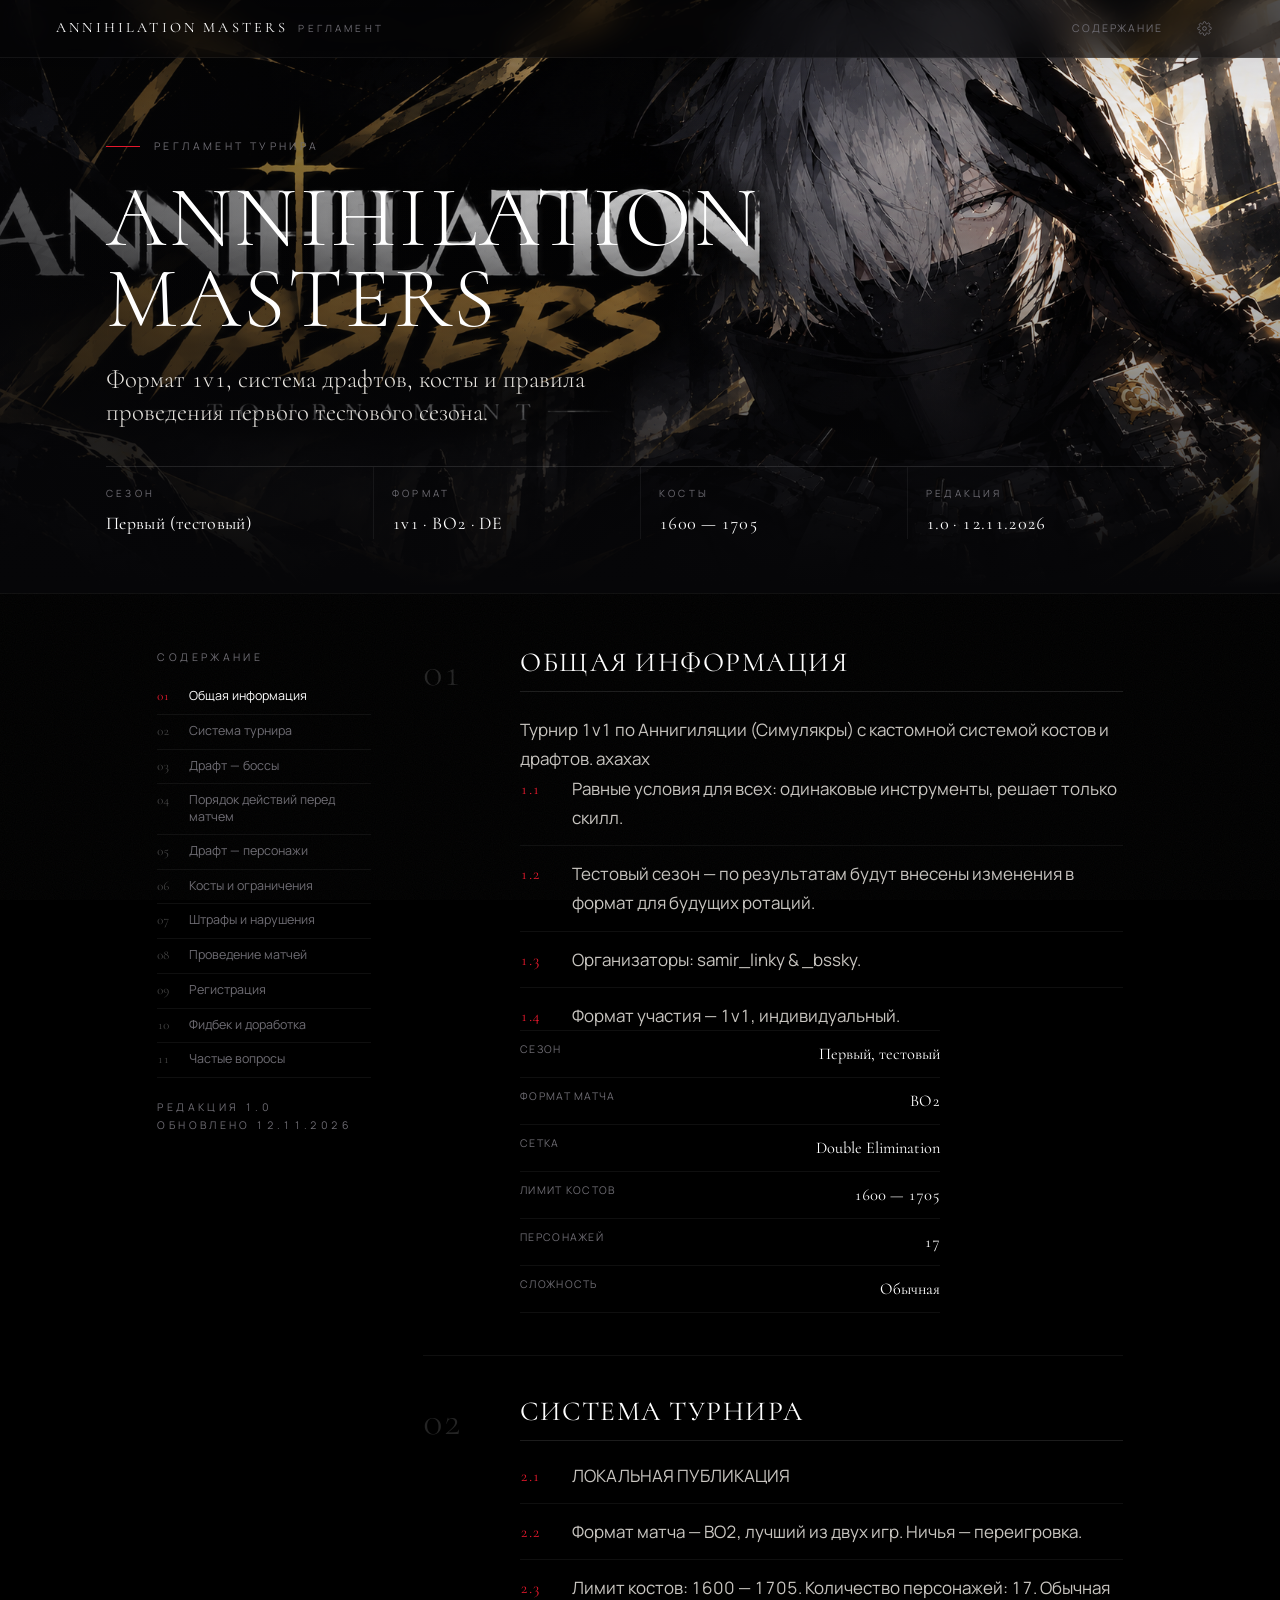
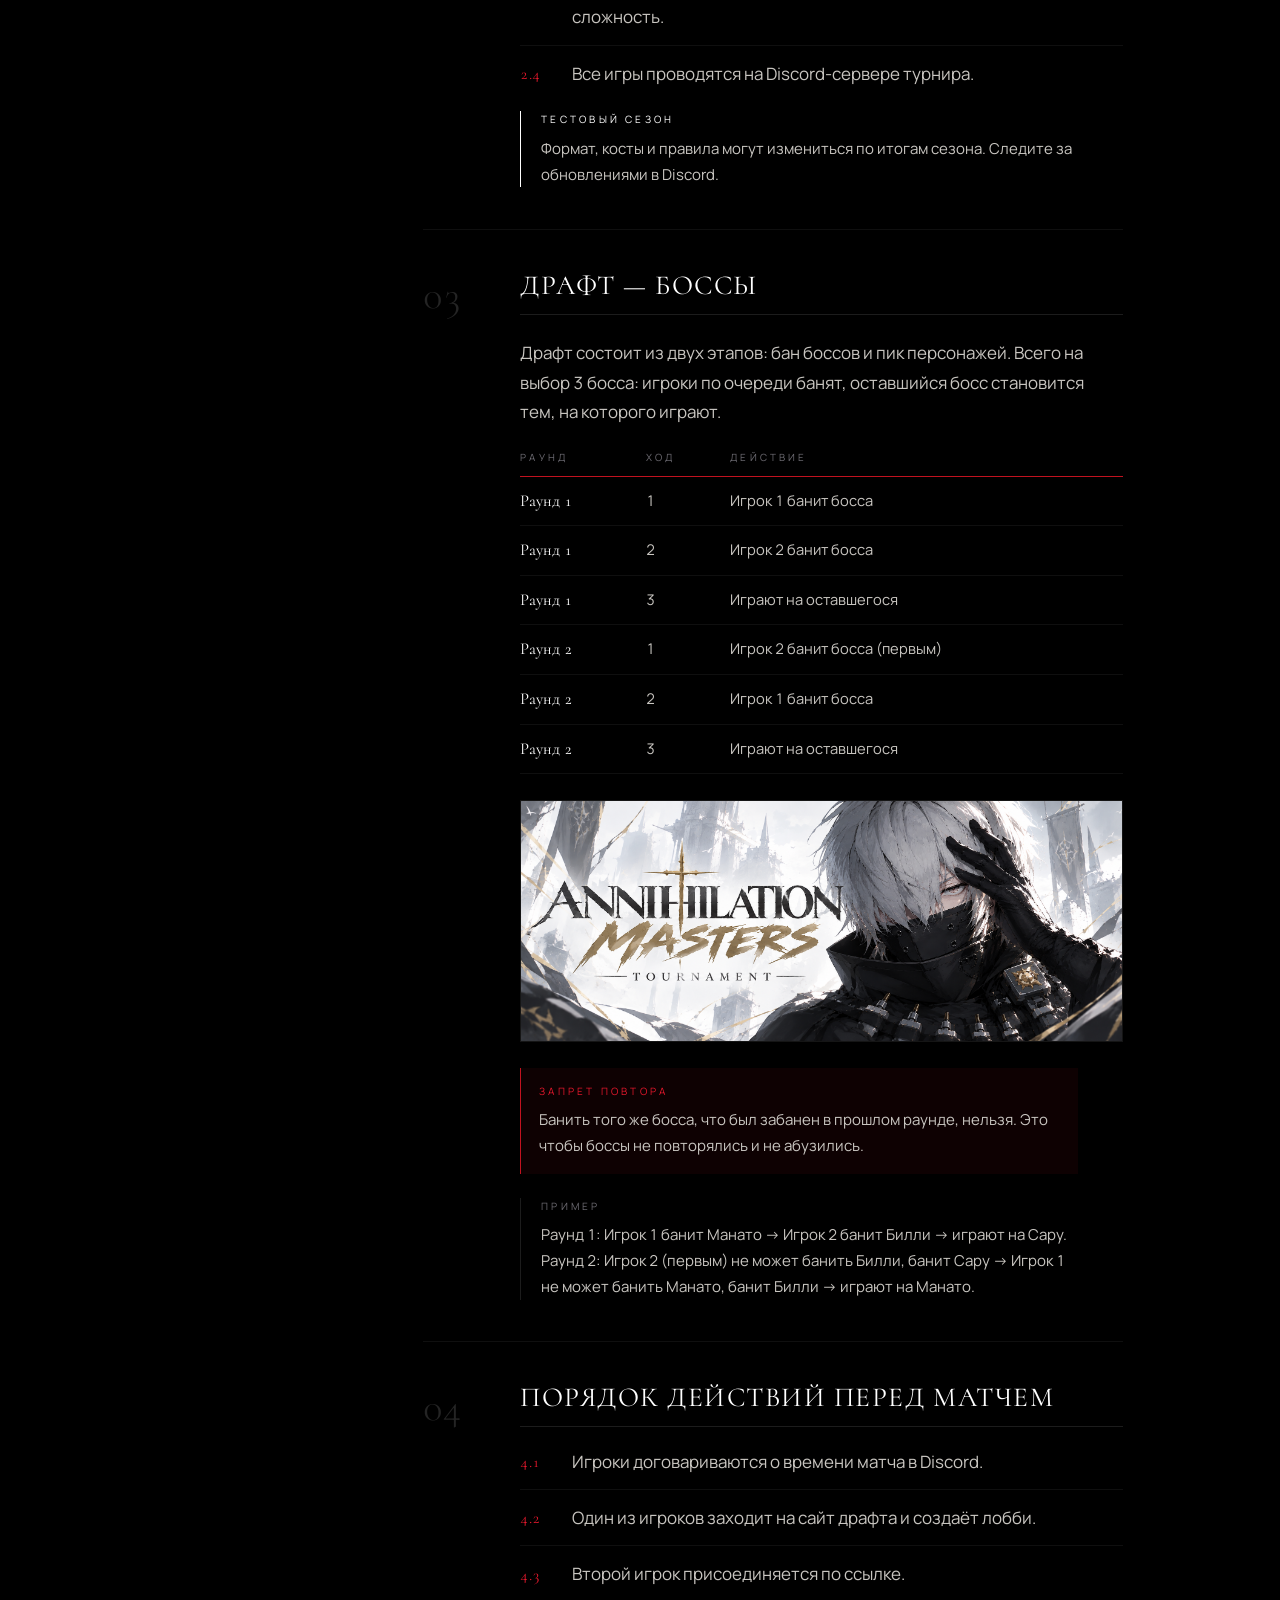
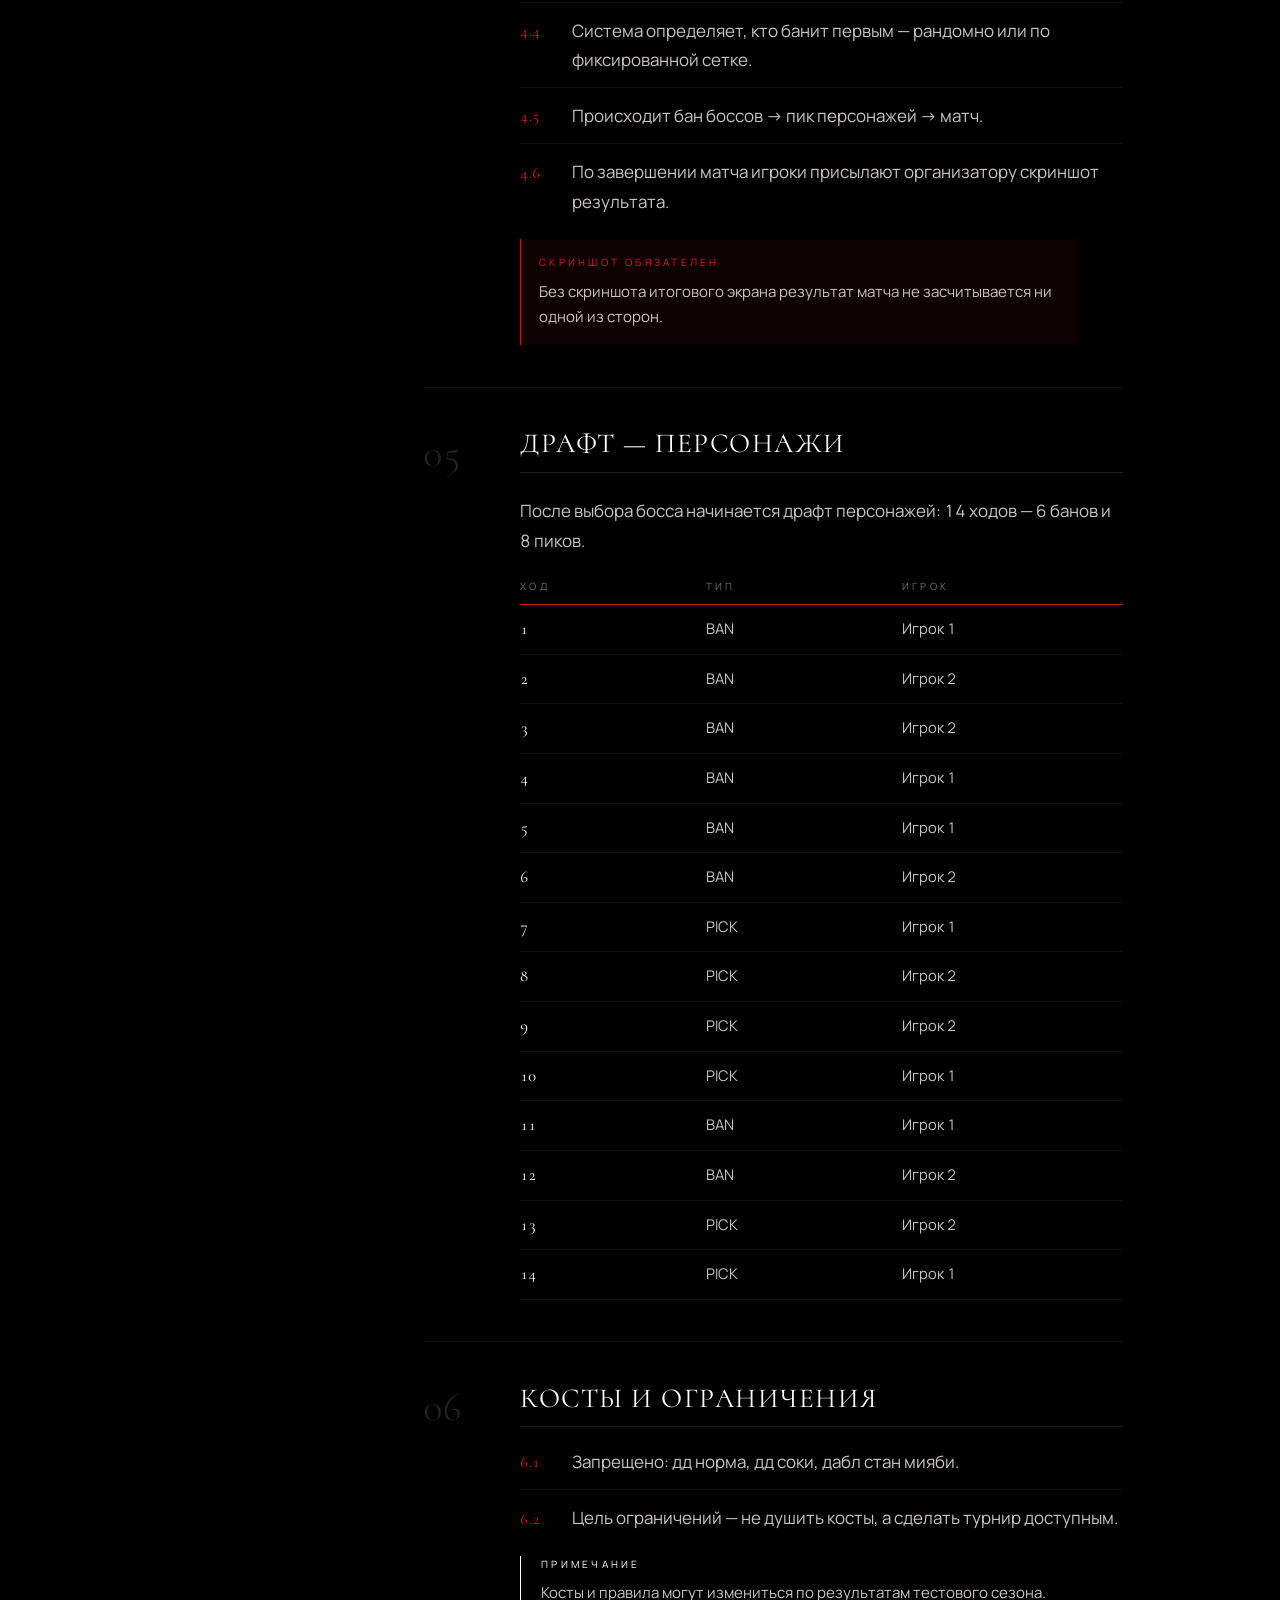
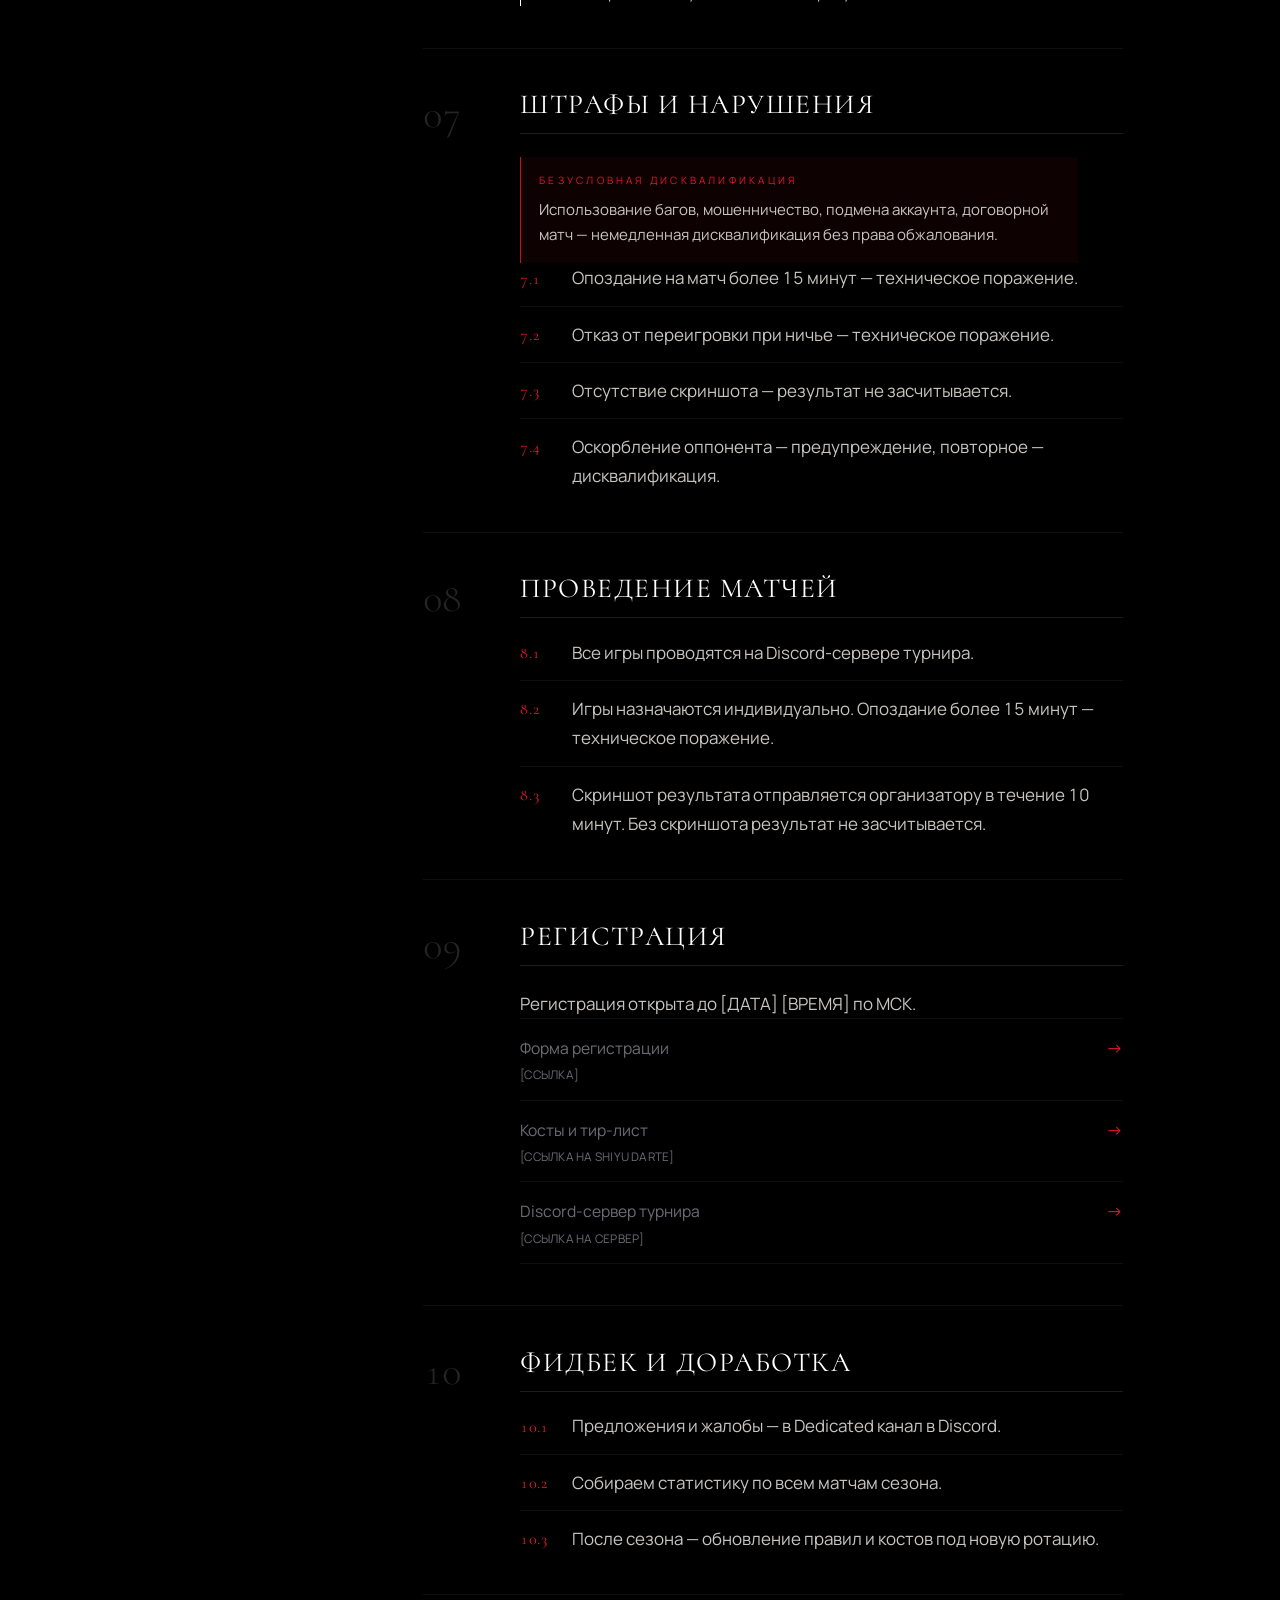
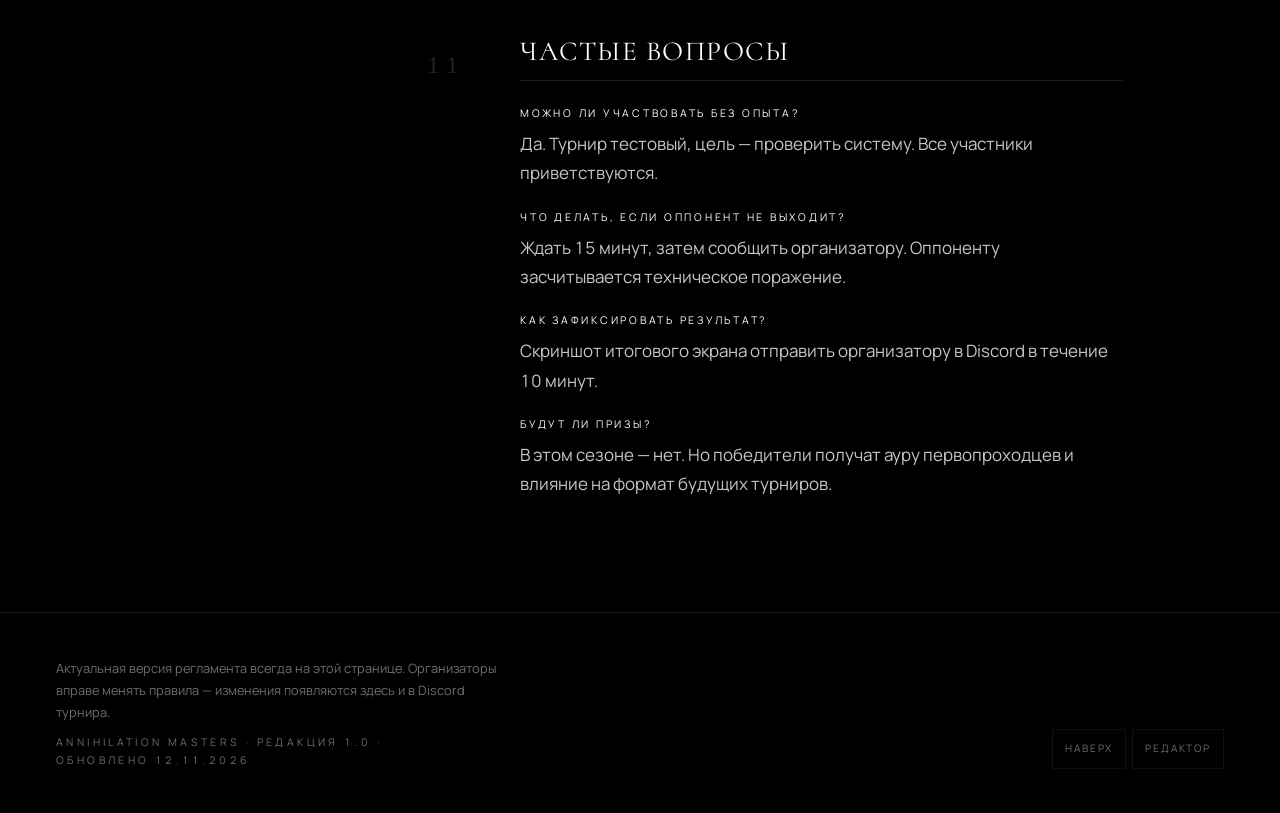
==== index.html @ 415791c5 "Регламент Annihilation Masters как страница: редактор в макете, картинки, история версий" ====
<!DOCTYPE html>
<html lang="ru">
<head>
<meta charset="utf-8">
<meta name="viewport" content="width=device-width, initial-scale=1, viewport-fit=cover">
<meta name="theme-color" content="#000000">
<meta name="color-scheme" content="dark">
<title>Annihilation Masters — Регламент турнира</title>
<meta name="description" content="Регламент турнира Annihilation Masters: формат, драфт, косты и правила.">
<link rel="icon" href="assets/favicon.svg" type="image/svg+xml">
<link rel="preconnect" href="https://fonts.googleapis.com">
<link rel="preconnect" href="https://fonts.gstatic.com" crossorigin>
<link href="https://fonts.googleapis.com/css2?family=Cormorant:wght@300;400;500;600&family=Manrope:wght@400;500;600&display=swap" rel="stylesheet">
<link rel="stylesheet" href="assets/am-web.css">
</head>
<body id="top">

<div class="bar" id="bar">
  <div class="bar__brand">Annihilation&nbsp;Masters <span>Регламент</span></div>
  <div class="bar__acts">
    <button class="bar__btn" id="btnToc" type="button">Содержание</button>
    <a class="bar__btn" id="btnAdmin" href="admin.html" title="Редактор регламента">
      <svg viewBox="0 0 24 24" aria-hidden="true"><path d="M12 15a3 3 0 1 0 0-6 3 3 0 0 0 0 6z"/><path d="M19.4 15a1.6 1.6 0 0 0 .3 1.8l.1.1a2 2 0 1 1-2.8 2.8l-.1-.1a1.6 1.6 0 0 0-2.7 1.1V21a2 2 0 1 1-4 0v-.1A1.6 1.6 0 0 0 7.5 19.4l-.1.1a2 2 0 1 1-2.8-2.8l.1-.1A1.6 1.6 0 0 0 3 13.9H3a2 2 0 1 1 0-4h.1A1.6 1.6 0 0 0 4.6 7.5l-.1-.1a2 2 0 1 1 2.8-2.8l.1.1A1.6 1.6 0 0 0 10 3.6V3a2 2 0 1 1 4 0v.1a1.6 1.6 0 0 0 2.7 1.1l.1-.1a2 2 0 1 1 2.8 2.8l-.1.1a1.6 1.6 0 0 0 1.1 2.7H21a2 2 0 1 1 0 4h-.1a1.6 1.6 0 0 0-1.5 1.3z"/></svg>
      <span class="sr-only">Редактор</span>
    </a>
  </div>
  <div class="bar__prog" id="prog"></div>
</div>

<main id="root">
  <div class="loading">Загрузка регламента…</div>
</main>

<div class="tocsheet" id="tocsheet" hidden>
  <div class="tocsheet__scrim" data-close></div>
  <div class="tocsheet__panel">
    <p class="micro" style="margin-bottom:14px">Содержание</p>
    <div id="tocsheetList"></div>
  </div>
</div>

<noscript>
  <p class="loading">Для отображения регламента нужен JavaScript.</p>
</noscript>

<script src="assets/render.js"></script>
<script src="assets/page.js"></script>
</body>
</html>
---- assets/am-web.css ----
/* =============================================================================
   ANNIHILATION MASTERS — WEB EDITION
   Непрерывная страница регламента. Токены и язык — от печатной системы v2.0,
   но лист A4, колонтитулы и номера страниц убраны: документ читается сверху вниз.

   01 TOKENS · 02 BASE · 03 ATMOSPHERE · 04 BAR · 05 HERO · 06 LAYOUT
   07 SECTION · 08 BLOCKS · 09 FOOTER · 10 STATES · 11 PRINT
   ============================================================================= */

/* == 01 TOKENS =========================================================== */
:root{
  --void:    #000000;
  --ink:     #060608;
  --lift:    rgba(255,255,255,.022);
  --lift-2:  rgba(255,255,255,.045);
  --rule:    rgba(255,255,255,.11);
  --rule-soft: rgba(255,255,255,.06);

  --fg:      #C8C5C0;
  --fg-hi:   #FFFFFF;
  --fg-dim:  #6E6C73;

  --red:     #C1121F;
  --red-hi:  #E5182C;
  --red-wash:rgba(193,18,31,.07);

  --display: "Cormorant", "Times New Roman", serif;
  --text:    "Manrope", "Segoe UI", Arial, sans-serif;

  --track: .32em;
  --track-sm: .18em;

  --wrap: 1180px;
  --measure: 700px;
  --pad: clamp(18px, 4.6vw, 56px);
  --bar-h: 58px;

  --grain: .035;
  --light: .9;
}

/* == 02 BASE ============================================================= */
*,*::before,*::after{box-sizing:border-box}
html{-webkit-text-size-adjust:100%;scroll-behavior:smooth}
@media (prefers-reduced-motion:reduce){html{scroll-behavior:auto}}
body{
  margin:0;background:var(--void);color:var(--fg);
  font-family:var(--text);font-weight:400;
  font-size:clamp(1rem,.96rem + .2vw,1.0625rem);line-height:1.72;
  font-variant-numeric:tabular-nums;
  -webkit-font-smoothing:antialiased;
  overflow-x:hidden;
}
img{max-width:100%;display:block}
p{margin:0;max-width:62ch}
b,strong{font-weight:600;color:var(--fg-hi)}
em{font-style:italic}
a{color:var(--fg-hi);text-decoration:none;border-bottom:1px solid var(--red)}
a:hover{border-bottom-color:var(--fg-hi)}
::selection{background:var(--red);color:#fff}
:focus-visible{outline:2px solid var(--red-hi);outline-offset:3px}
button{font:inherit;color:inherit}

/* == 03 ATMOSPHERE ======================================================= */
/* Свет сверху справа + зерно: та же логика, что на листах A4. */
body::before{
  content:"";position:fixed;inset:0;z-index:0;pointer-events:none;opacity:var(--light);
  background:
    radial-gradient(72% 46% at 96% -8%, rgba(229,24,44,.14), transparent 60%),
    radial-gradient(130% 96% at 14% 112%, rgba(0,0,0,.9), transparent 62%);
}
body::after{
  content:"";position:fixed;inset:0;z-index:3;pointer-events:none;opacity:var(--grain);
  background-image:url("data:image/svg+xml,%3Csvg xmlns='http://www.w3.org/2000/svg' width='180' height='180'%3E%3Cfilter id='n'%3E%3CfeTurbulence type='fractalNoise' baseFrequency='.9' numOctaves='3' stitchTiles='stitch'/%3E%3C/filter%3E%3Crect width='180' height='180' filter='url(%23n)'/%3E%3C/svg%3E");
  background-size:180px 180px;
}
.micro{
  font-size:.66rem;letter-spacing:var(--track);text-transform:uppercase;
  color:var(--fg-dim);
}

/* == 04 BAR ============================================================== */
.bar{
  position:fixed;top:0;left:0;right:0;z-index:60;
  display:flex;align-items:center;gap:clamp(10px,2vw,28px);
  height:var(--bar-h);padding:0 var(--pad);
  background:rgba(6,6,8,.62);
  -webkit-backdrop-filter:blur(16px) saturate(120%);
  backdrop-filter:blur(16px) saturate(120%);
  border-bottom:1px solid var(--rule-soft);
  transition:background .25s ease, border-color .25s ease;
}
.bar.is-stuck{background:rgba(6,6,8,.92);border-bottom-color:var(--rule)}
.bar__brand{
  display:flex;align-items:baseline;gap:10px;
  font-family:var(--display);font-size:.9rem;letter-spacing:.22em;
  text-transform:uppercase;color:var(--fg-hi);white-space:nowrap;
}
.bar__brand span{color:var(--fg-dim);font-family:var(--text);font-size:.62rem;letter-spacing:var(--track)}
.bar__acts{margin-left:auto;display:flex;align-items:center;gap:clamp(2px,1vw,10px)}
.bar__btn{
  display:inline-flex;align-items:center;gap:7px;
  min-height:40px;padding:0 12px;
  background:none;border:0;border-radius:0;cursor:pointer;
  font-size:.66rem;letter-spacing:var(--track-sm);text-transform:uppercase;
  color:var(--fg-dim);text-decoration:none;
  transition:color .18s ease;
}
.bar__btn:hover,.bar__btn:focus-visible{color:var(--fg-hi)}
.bar__btn svg{width:15px;height:15px;stroke:currentColor;fill:none;stroke-width:1.4}
.bar__prog{position:absolute;left:0;bottom:-1px;height:1px;width:var(--p,0%);background:var(--red-hi)}

/* == 05 HERO ============================================================= */
/* z-index выше зерна (body::after, z 3): фото под шумом читается как «мыло» */
.hero{
  position:relative;z-index:4;overflow:hidden;
  display:flex;align-items:flex-end;
  min-height:clamp(400px,66vh,700px);
  border-bottom:1px solid var(--rule-soft);
  isolation:isolate;
}
.hero__art{position:absolute;inset:0;z-index:-1;background:var(--ink)}
.hero__art img{
  width:100%;height:100%;object-fit:cover;object-position:center 34%;
}
/* затемнение только там, где стоит текст: снизу слева. Верх и правый край — чистые */
.hero__art::after{
  content:"";position:absolute;inset:0;
  background:
    linear-gradient(to bottom, rgba(0,0,0,.20) 0, rgba(0,0,0,0) 30%, rgba(6,6,8,.42) 62%, rgba(6,6,8,.90) 88%, var(--ink) 99%),
    linear-gradient(to right, rgba(6,6,8,.70) 0, rgba(6,6,8,.32) 36%, rgba(6,6,8,.06) 64%, transparent 82%);
}
.hero__inner{width:100%;max-width:var(--wrap);margin:0 auto;
  padding: calc(var(--bar-h) + 64px) var(--pad) clamp(34px,6vh,68px)}
.hero__kicker{display:flex;align-items:center;gap:14px;margin-bottom:clamp(14px,2.4vh,26px)}
.hero__kicker::before{content:"";width:34px;height:1px;background:var(--red-hi)}
.hero__title{
  font-family:var(--display);font-weight:300;
  font-size:clamp(2.5rem,8.4vw,5.4rem);line-height:.94;letter-spacing:.03em;
  text-transform:uppercase;color:var(--fg-hi);margin:0 0 clamp(16px,2.6vh,28px);
  text-wrap:balance;max-width:min(100%,42rem);
}
.hero__lead{
  font-family:var(--display);font-weight:300;
  font-size:clamp(1.1rem,2.6vw,1.55rem);line-height:1.36;color:#E6E3DE;
  max-width:44ch;margin:0 0 clamp(26px,4vh,44px);text-wrap:pretty;
}
.hero__meta{
  display:grid;grid-template-columns:repeat(2,minmax(0,1fr));
  margin:0;border-top:1px solid var(--rule);
}
@media (min-width:720px){.hero__meta{grid-template-columns:repeat(4,minmax(0,1fr))}}
.hero__meta > div{padding:16px 16px 0 0;min-width:0}
.hero__meta > div + div{border-left:0;padding-left:0}
@media (max-width:719px){
  .hero__meta > div{padding-bottom:12px;border-bottom:1px solid var(--rule-soft)}
}
@media (min-width:720px){
  .hero__meta > div{padding:18px 18px 0 0}
  .hero__meta > div + div{padding-left:18px;border-left:1px solid var(--rule-soft)}
}
.hero__meta dt{
  font-size:.62rem;letter-spacing:var(--track);text-transform:uppercase;
  color:var(--fg-dim);margin-bottom:6px;
}
.hero__meta dd{
  margin:0;font-family:var(--display);font-size:clamp(.98rem,1.6vw,1.12rem);
  color:var(--fg-hi);letter-spacing:.02em;
}

/* == 06 LAYOUT =========================================================== */
.doc{
  position:relative;z-index:1;
  max-width:var(--wrap);margin:0 auto;
  padding: clamp(34px,6vh,64px) var(--pad) clamp(40px,8vh,90px);
  display:grid;grid-template-columns:minmax(0,1fr);gap:clamp(28px,4vw,56px);
}
@media (min-width:1020px){
  .doc{grid-template-columns:214px minmax(0,var(--measure));justify-content:center}
}
.toc{display:none}
@media (min-width:1020px){
  .toc{
    display:block;align-self:start;position:sticky;
    top:calc(var(--bar-h) + 30px);
    max-height:calc(100vh - var(--bar-h) - 60px);overflow:auto;
    scrollbar-width:none;
  }
  .toc::-webkit-scrollbar{display:none}
}
.toc__head{display:block;margin-bottom:14px}
.toc__list{list-style:none;margin:0;padding:0}
.toc__list a{
  display:grid;grid-template-columns:24px 1fr;gap:8px;align-items:baseline;
  padding:8px 0;border-bottom:1px solid var(--rule-soft);
  font-size:.78rem;line-height:1.35;color:var(--fg-dim);text-decoration:none;
  transition:color .18s ease;
}
.toc__list a:hover{color:var(--fg)}
.toc__list a.is-active{color:var(--fg-hi)}
.toc__list a.is-active .toc__n{color:var(--red-hi)}
.toc__n{font-family:var(--display);font-size:.82rem;color:rgba(255,255,255,.26)}
.toc__stamp{margin-top:20px}

/* мобильное оглавление */
.tocsheet{position:fixed;inset:0;z-index:70;display:none}
.tocsheet.is-open{display:block}
.tocsheet__scrim{position:absolute;inset:0;background:rgba(0,0,0,.72)}
.tocsheet__panel{
  position:absolute;left:0;right:0;bottom:0;max-height:82vh;overflow:auto;
  background:var(--ink);border-top:1px solid var(--rule);
  padding:22px var(--pad) calc(22px + env(safe-area-inset-bottom));
  animation:sheetUp .24s ease;
}
@keyframes sheetUp{from{transform:translateY(14px);opacity:.4}to{transform:none;opacity:1}}

/* == 07 SECTION ========================================================== */
.sec{
  scroll-margin-top:calc(var(--bar-h) + 24px);
  padding:clamp(26px,4.6vh,44px) 0;
  border-top:1px solid var(--rule-soft);
}
.sec:first-of-type{border-top:0;padding-top:0}
@media (min-width:760px){
  .sec{display:grid;grid-template-columns:72px minmax(0,1fr);column-gap:clamp(14px,2vw,26px)}
  .sec__rail{padding-top:.14em}
}
.sec__rail{
  font-family:var(--display);font-weight:300;line-height:.9;
  font-size:clamp(1.7rem,4.2vw,2.5rem);color:rgba(255,255,255,.14);
  letter-spacing:-.01em;margin-bottom:10px;
}
@media (min-width:760px){.sec__rail{margin-bottom:0}}
.sec__title{
  font-family:var(--display);font-weight:400;
  font-size:clamp(1.28rem,3vw,1.72rem);line-height:1.12;
  letter-spacing:.055em;text-transform:uppercase;color:var(--fg-hi);
  margin:0 0 clamp(14px,2.2vh,22px);padding-bottom:12px;
  border-bottom:1px solid var(--rule);text-wrap:balance;
}
.sec__body{min-width:0}
.sec__body > * + *{margin-top:clamp(16px,2.6vh,26px)}

/* == 08 BLOCKS =========================================================== */
.sub{
  font-size:.68rem;letter-spacing:var(--track);text-transform:uppercase;
  color:var(--fg-dim);margin:0;
}

/* пункты: номер висит в отступе, красный — только он */
.clauses{list-style:none;margin:0;padding:0}
.clauses > li{
  position:relative;padding:0 0 13px 52px;margin-bottom:13px;
  border-bottom:1px solid var(--rule-soft);
}
.clauses > li:last-child{border-bottom:0;margin-bottom:0;padding-bottom:0}
.clauses__n{
  position:absolute;left:0;top:.14em;
  font-family:var(--display);font-size:1rem;letter-spacing:.02em;color:var(--red-hi);
}
.clauses--tight > li{padding-bottom:7px;margin-bottom:7px;border-bottom:0}

/* врезка на волосяной линии */
.note{padding-left:20px;border-left:1px solid var(--rule);font-size:.94rem;max-width:62ch}
.note__label{
  display:block;margin-bottom:7px;font-size:.63rem;letter-spacing:var(--track);
  text-transform:uppercase;color:var(--fg-dim);
}
.note--key{border-left-color:var(--fg-hi)}
.note--key .note__label{color:var(--fg-hi)}
.note--ban{
  border-left-color:var(--red);background:var(--red-wash);
  padding:15px 18px 15px 18px;
}
.note--ban .note__label{color:var(--red-hi)}

/* таблица: только линии */
.tblwrap{overflow-x:auto;-webkit-overflow-scrolling:touch;max-width:100%}
.table{width:100%;border-collapse:collapse;font-size:.92rem;min-width:380px}
.table th{
  text-align:left;padding:0 16px 9px 0;font-weight:400;
  font-size:.62rem;letter-spacing:var(--track);text-transform:uppercase;
  color:var(--fg-dim);border-bottom:1px solid var(--red);white-space:nowrap;
}
.table td{
  padding:10px 16px 10px 0;border-bottom:1px solid var(--rule-soft);
  vertical-align:baseline;color:var(--fg);
}
.table th:last-child,.table td:last-child{padding-right:0}
.table td:first-child{font-family:var(--display);font-size:1.04rem;color:var(--fg-hi);white-space:nowrap}

/* параметр → значение */
.specs{margin:0;max-width:420px;border-top:1px solid var(--rule-soft)}
.specs > div{
  display:flex;justify-content:space-between;gap:18px;
  padding:9px 0;border-bottom:1px solid var(--rule-soft);
}
.specs dt{font-size:.66rem;letter-spacing:.12em;text-transform:uppercase;color:var(--fg-dim)}
.specs dd{margin:0;font-family:var(--display);font-size:1.02rem;color:var(--fg-hi);text-align:right}

/* перечисление условий */
.tags{display:flex;flex-wrap:wrap;gap:0 26px;font-size:.72rem;letter-spacing:.06em;text-transform:uppercase}
.tags > span{padding:9px 0;border-top:1px solid var(--rule-soft);color:var(--fg-dim)}
.tags > span.is-key{color:var(--fg-hi);border-top-color:var(--red)}

/* таймлайн */
.stages{
  display:grid;grid-template-columns:repeat(var(--stages,4),minmax(0,1fr));
  gap:0 12px;border-top:1px solid var(--rule);
}
.stage{padding-top:14px;position:relative;min-width:0}
.stage::before{
  content:"";position:absolute;top:-1px;left:0;width:0;height:1px;
  background:var(--red-hi);
}
.stage--done::before,.stage--now::before{width:100%}
.stage--now::after{
  content:"";position:absolute;top:-2px;left:0;width:5px;height:5px;
  background:var(--red-hi);border-radius:50%;
}
.stage__name{display:block;font-family:var(--display);font-size:1.02rem;color:var(--fg-hi);letter-spacing:.03em}
.stage__meta{display:block;font-size:.62rem;letter-spacing:.1em;text-transform:uppercase;color:var(--fg-dim);margin-top:3px}

/* призовые */
.podium{display:grid;grid-template-columns:repeat(auto-fit,minmax(130px,1fr));gap:22px}
.place{padding-top:14px;border-top:1px solid var(--rule-soft)}
.place--first{border-top-color:var(--red-hi)}
.place__rank{display:block;font-size:.62rem;letter-spacing:var(--track);text-transform:uppercase;color:var(--fg-dim);margin-bottom:8px}
.place__sum{display:block;font-family:var(--display);font-weight:300;font-size:clamp(1.7rem,4.4vw,2.4rem);line-height:1;color:var(--fg-hi)}
.place__note{display:block;font-size:.76rem;color:var(--fg-dim);margin-top:8px}

/* вопросы */
.faq{display:grid;gap:20px}
.faq__q{
  font-size:.66rem;letter-spacing:.26em;text-transform:uppercase;
  color:var(--fg-hi);margin:0 0 7px;
}
.faq__a{margin:0;color:var(--fg);max-width:62ch}

/* ссылки */
.links{list-style:none;margin:0;padding:0;border-top:1px solid var(--rule-soft)}
.links li{border-bottom:1px solid var(--rule-soft)}
.links__row{
  display:flex;align-items:baseline;justify-content:space-between;gap:16px;
  padding:14px 0;border-bottom:0;
}
.links a.links__row{color:var(--fg-hi)}
.links a.links__row:hover .links__label{color:#fff}
.links__label{font-size:.98rem;transition:color .18s ease}
.links__url{
  display:block;font-size:.74rem;color:var(--fg-dim);word-break:break-word;
  margin-top:3px;letter-spacing:.02em;
}
.links__arrow{color:var(--red-hi);flex:none;transition:transform .18s ease}
.links a.links__row:hover .links__arrow{transform:translateX(4px)}
.links__row.is-empty{color:var(--fg-dim)}

/* == 09 FOOTER =========================================================== */
.site-foot{
  position:relative;z-index:1;border-top:1px solid var(--rule);
  padding:clamp(26px,5vh,44px) var(--pad) calc(clamp(26px,5vh,44px) + env(safe-area-inset-bottom));
}
.site-foot__in{
  max-width:var(--wrap);margin:0 auto;
  display:grid;gap:18px;
}
@media (min-width:720px){
  .site-foot__in{grid-template-columns:minmax(0,1fr) auto;align-items:end}
}
.site-foot__note{max-width:56ch;font-size:.8rem;color:var(--fg-dim);margin-bottom:10px}
.site-foot__acts{display:flex;flex-wrap:wrap;gap:6px;justify-content:flex-start}
@media (min-width:720px){.site-foot__acts{justify-content:flex-end}}
.foot-btn{
  display:inline-flex;align-items:center;gap:7px;min-height:40px;padding:0 12px;
  background:none;border:1px solid var(--rule-soft);cursor:pointer;
  font-size:.64rem;letter-spacing:var(--track-sm);text-transform:uppercase;
  color:var(--fg-dim);text-decoration:none;transition:color .18s,border-color .18s;
}
.foot-btn:hover{color:var(--fg-hi);border-color:var(--rule)}

/* == 10 STATES =========================================================== */
.loading{padding:80px var(--pad);text-align:center;color:var(--fg-dim)}
.sr-only{
  position:absolute;width:1px;height:1px;padding:0;margin:-1px;overflow:hidden;
  clip:rect(0 0 0 0);white-space:nowrap;border:0;
}
.preview-flag{
  position:fixed;top:calc(var(--bar-h) + 10px);right:12px;z-index:65;
  padding:7px 12px;background:var(--red);color:#fff;
  font-size:.6rem;letter-spacing:.2em;text-transform:uppercase;
}
/* == КАРТИНКИ В ТЕКСТЕ ==================================================== */
.fig{
  margin:26px 0;border:1px solid var(--rule-soft);background:var(--lift);
  position:relative;max-width:100%;
}
.fig__img{display:block;width:100%;height:auto}
.fig__cap{
  padding:12px 18px;font-size:.84rem;line-height:1.5;color:var(--fg-dim);
  border-top:1px solid var(--rule-soft);
}
.fig--mid{max-width:78%}
.fig--half{max-width:52%}
@media (max-width:760px){.fig--mid,.fig--half{max-width:100%}}

/* == 12 УСТОЙЧИВОСТЬ ТЕКСТА ============================================== */
/* длинные слова, адреса и подписи не выпирают за колонку ни на одной ширине */
.hero__inner,.sec__body,.am-footer,.toc__link{overflow-wrap:break-word}
.links__url,.hero__meta dd,.fig__cap,.table td,.table th{overflow-wrap:anywhere}
.hero__title{overflow-wrap:break-word;hyphens:auto}
@media (max-width:520px){
  .fig--mid,.fig--half{max-width:100%}
  .tblwrap{box-shadow:inset -18px 0 18px -18px rgba(0,0,0,.9)}
}
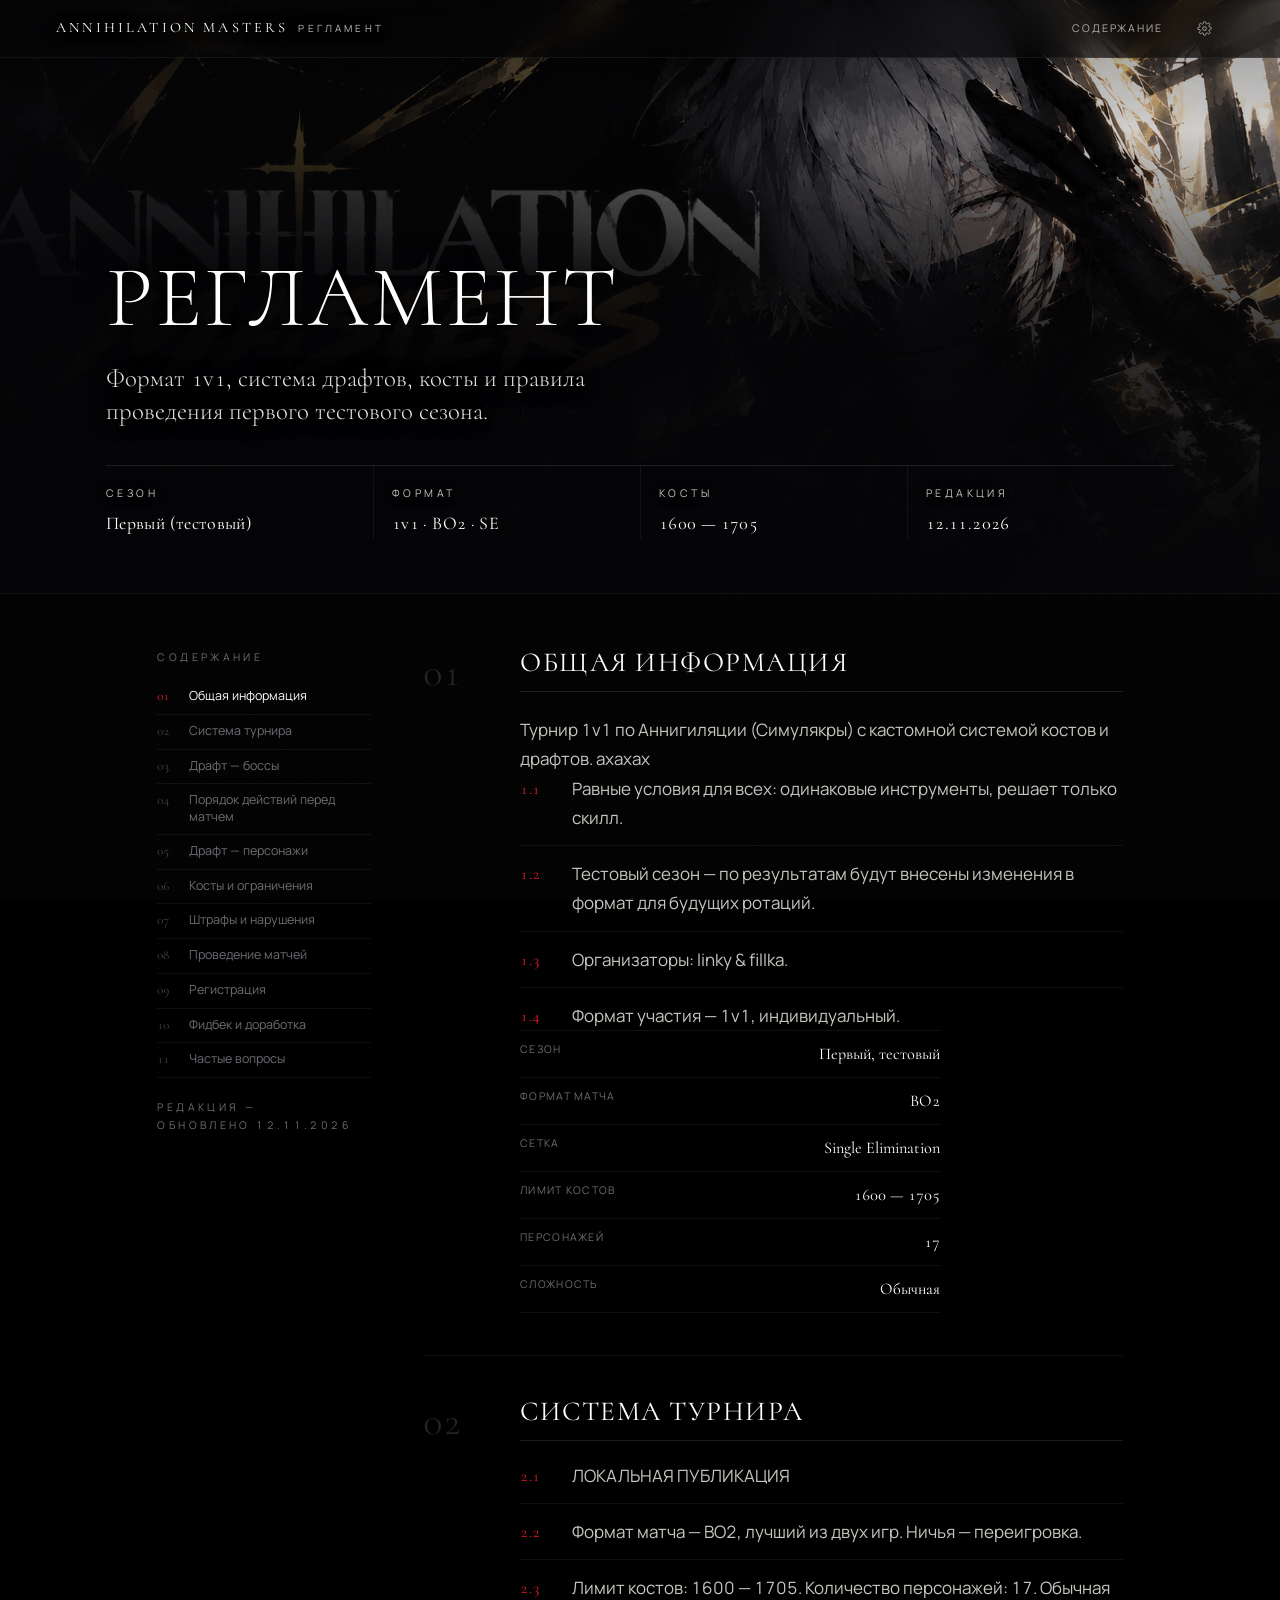
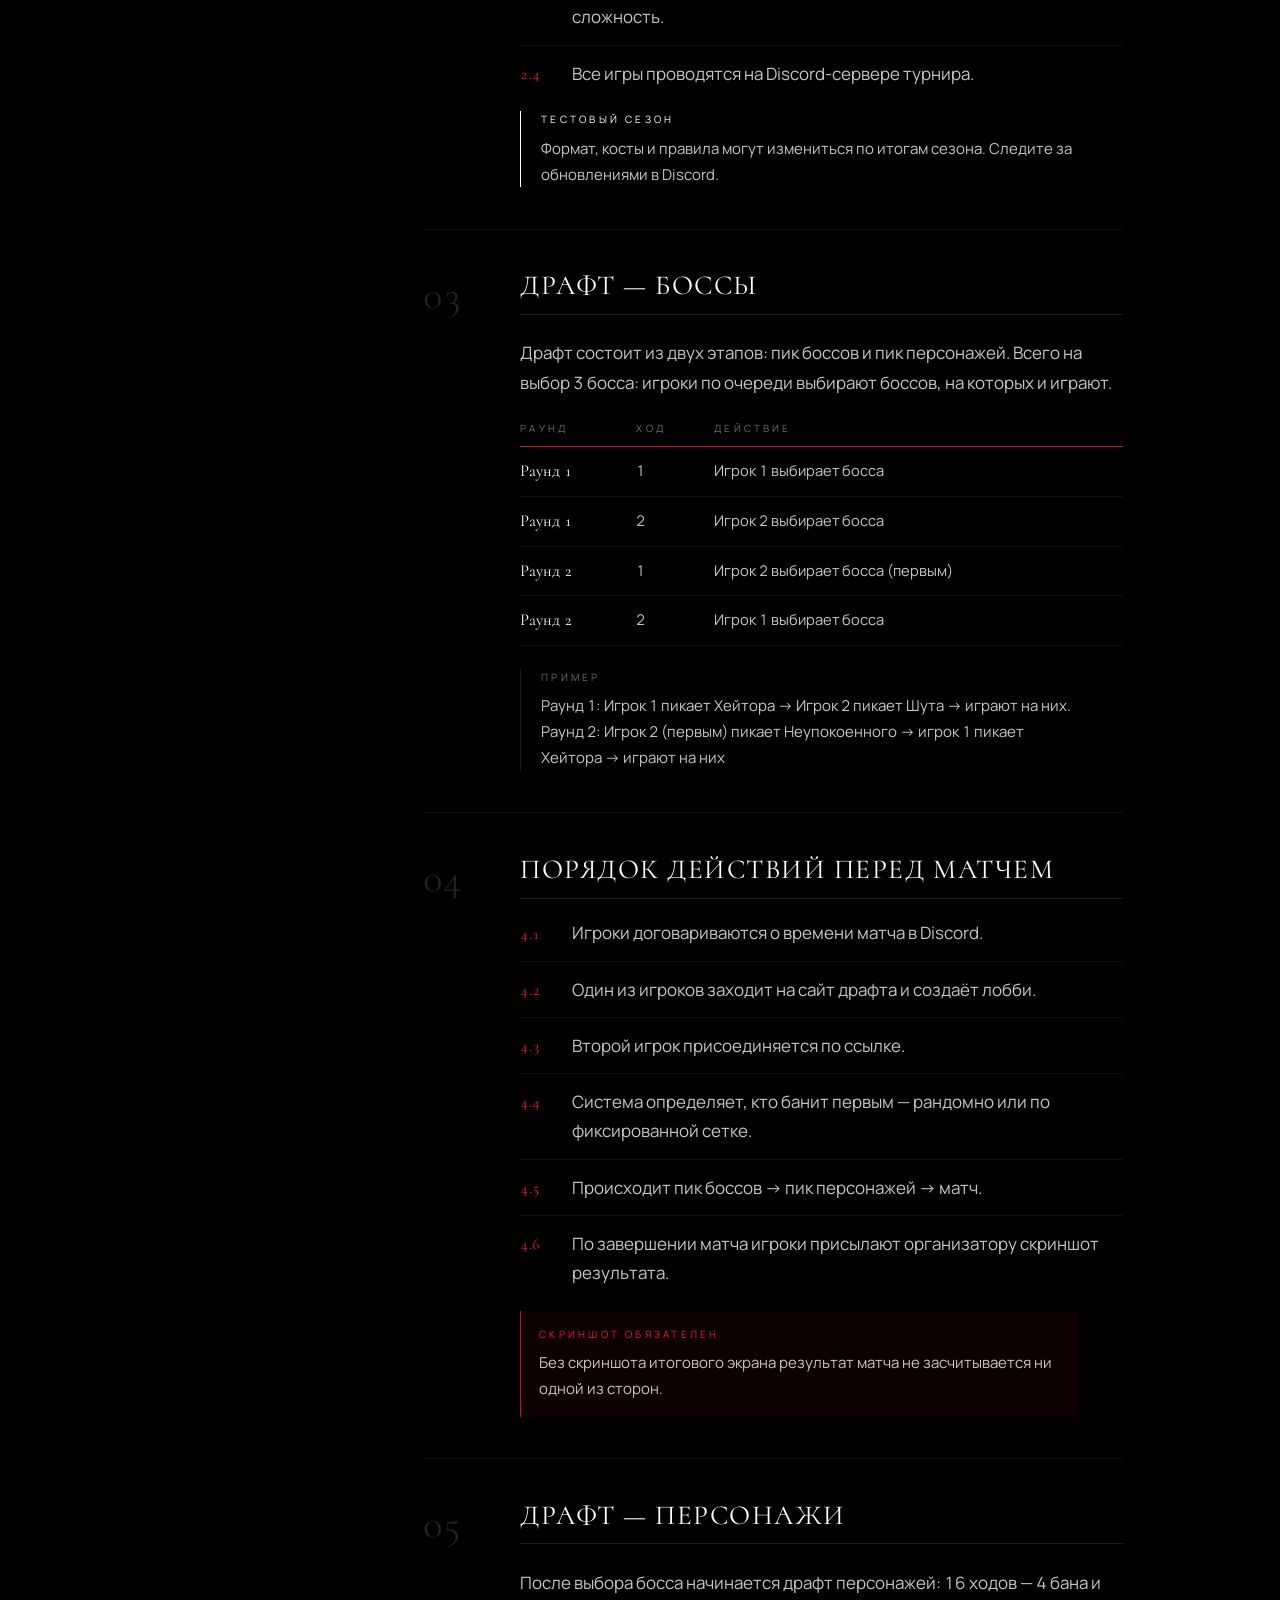
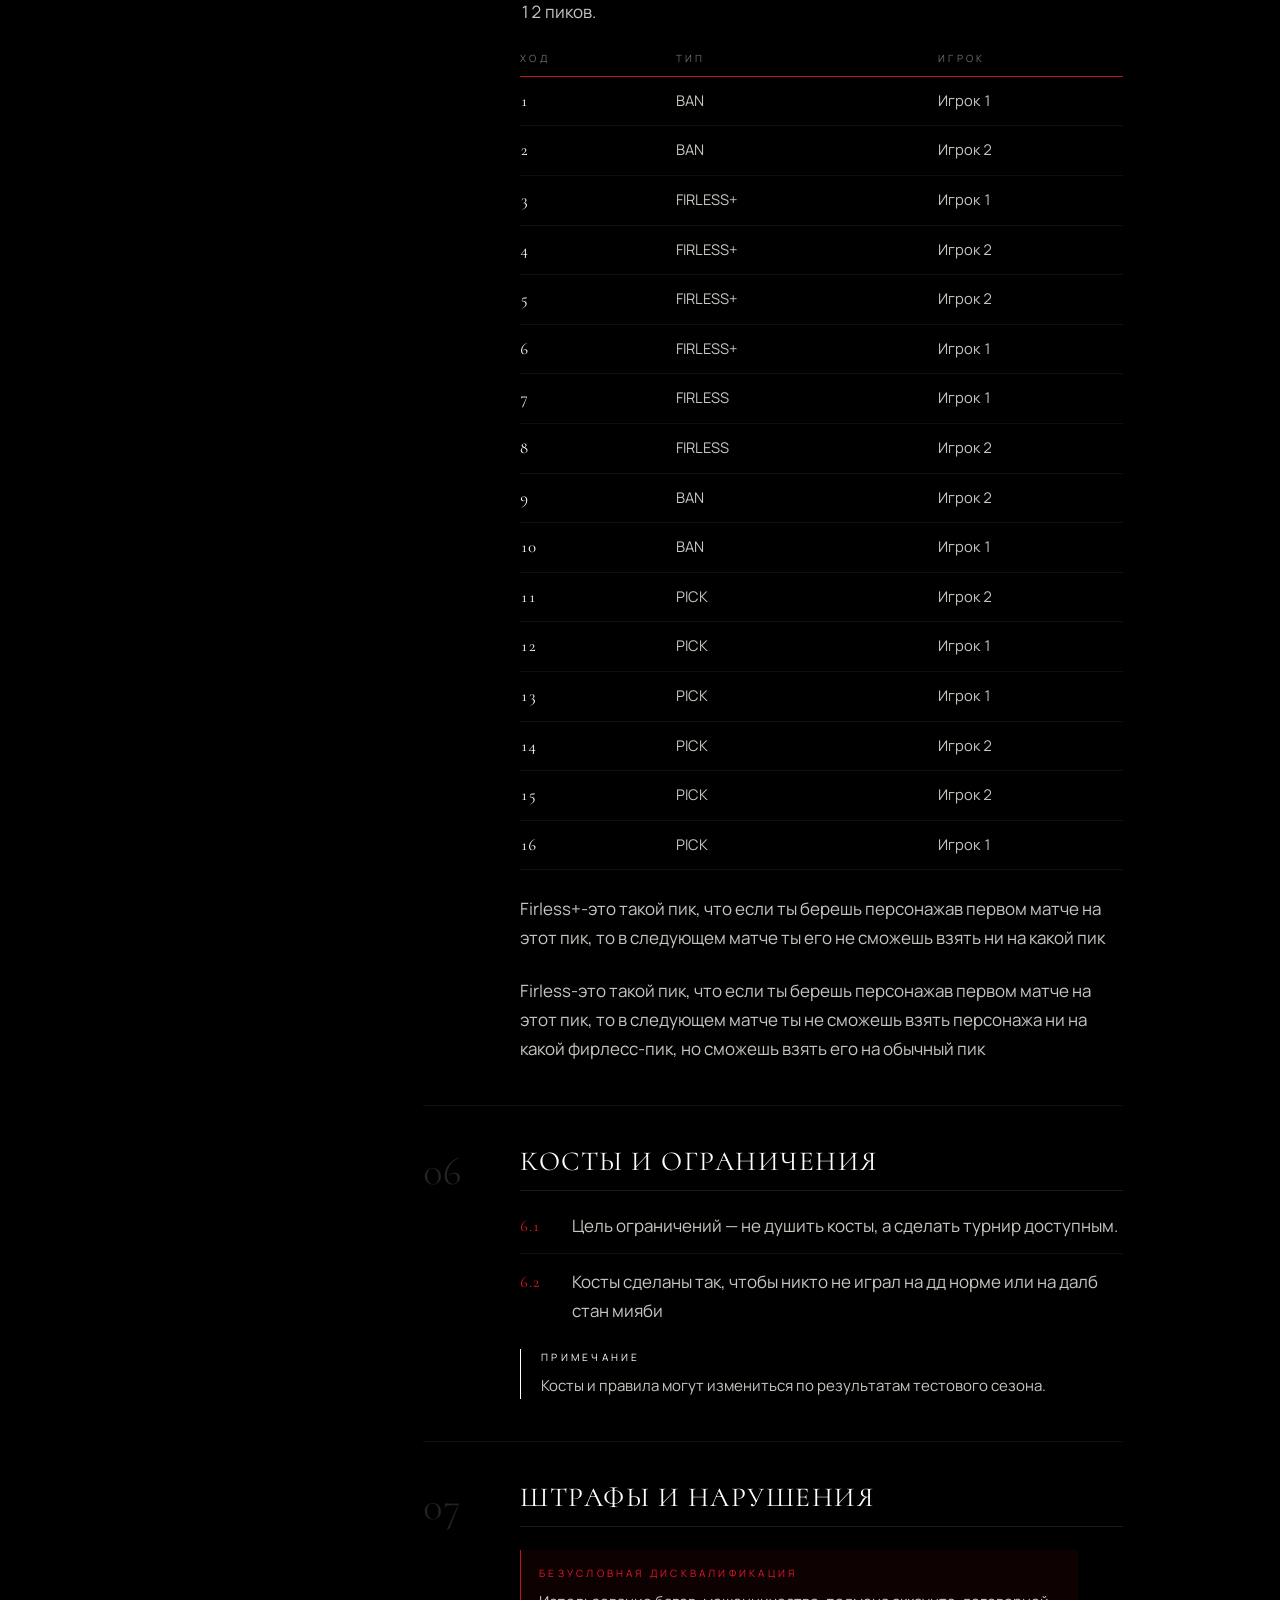
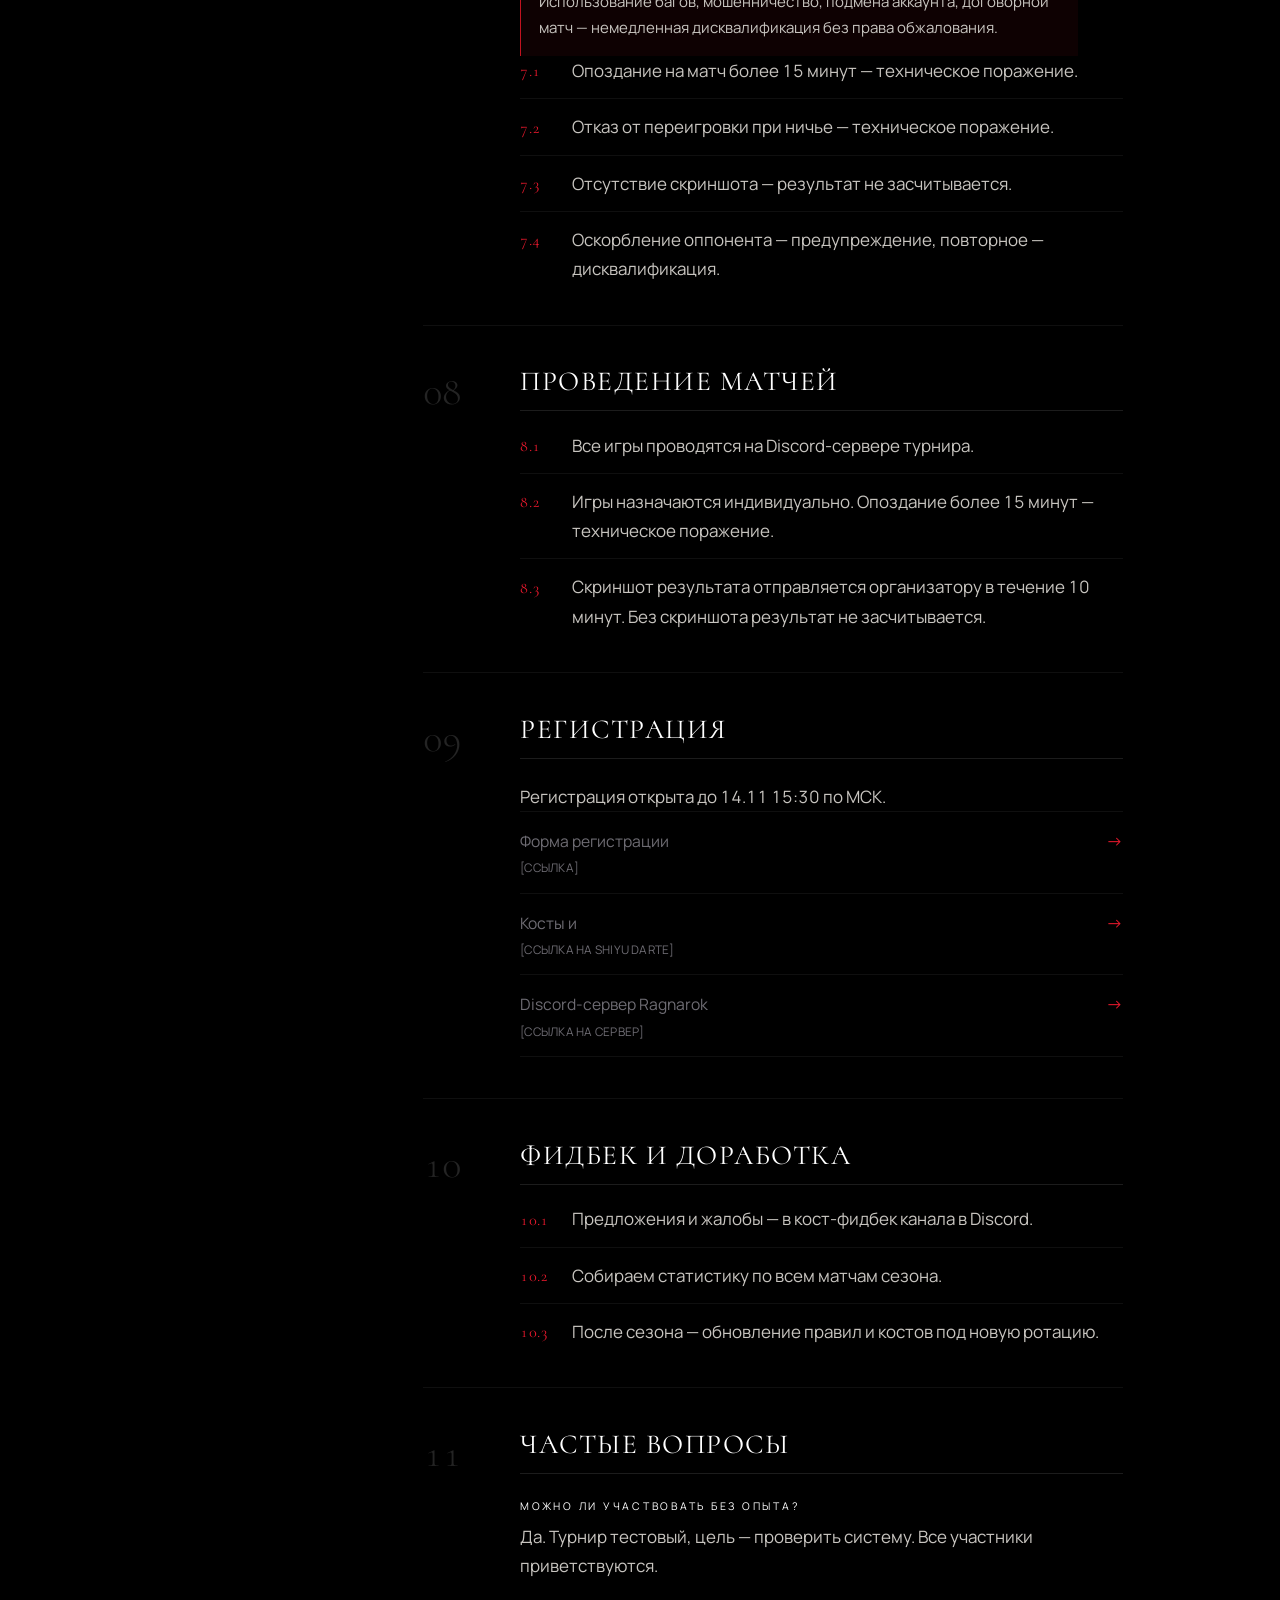
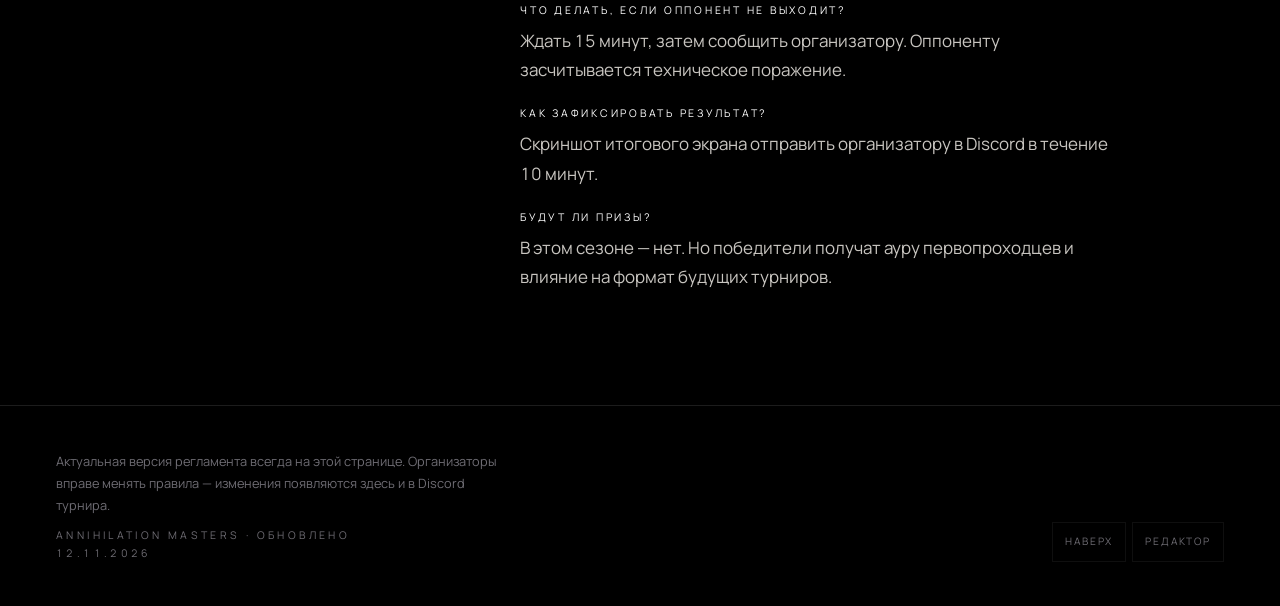
==== commit 1d9646f4: "Ассеты с версией в адресе: после правки хватает F5, а не Ctrl+F5 GitHub Pages отдаёт файлы с max-age" ====
--- a/index.html
+++ b/index.html
@@ -11,7 +11,7 @@
 <link rel="preconnect" href="https://fonts.googleapis.com">
 <link rel="preconnect" href="https://fonts.gstatic.com" crossorigin>
 <link href="https://fonts.googleapis.com/css2?family=Cormorant:wght@300;400;500;600&family=Manrope:wght@400;500;600&display=swap" rel="stylesheet">
-<link rel="stylesheet" href="assets/am-web.css">
+<link rel="stylesheet" href="assets/am-web.css?v=79e19766">
 </head>
 <body id="top">
 
@@ -43,7 +43,7 @@
   <p class="loading">Для отображения регламента нужен JavaScript.</p>
 </noscript>
 
-<script src="assets/render.js"></script>
-<script src="assets/page.js"></script>
+<script src="assets/render.js?v=79e19766"></script>
+<script src="assets/page.js?v=79e19766"></script>
 </body>
 </html>
--- a/assets/am-web.css
+++ b/assets/am-web.css
@@ -96,14 +96,16 @@
   font-family:var(--display);font-size:.9rem;letter-spacing:.22em;
   text-transform:uppercase;color:var(--fg-hi);white-space:nowrap;
 }
-.bar__brand span{color:var(--fg-dim);font-family:var(--text);font-size:.62rem;letter-spacing:var(--track)}
+.bar__brand span{color:#C0BDB8;font-family:var(--text);font-size:.62rem;letter-spacing:var(--track)}
+.bar__brand{text-shadow:0 1px 14px rgba(0,0,0,.85)}
+.bar__btn{text-shadow:0 1px 12px rgba(0,0,0,.7)}
 .bar__acts{margin-left:auto;display:flex;align-items:center;gap:clamp(2px,1vw,10px)}
 .bar__btn{
   display:inline-flex;align-items:center;gap:7px;
   min-height:40px;padding:0 12px;
   background:none;border:0;border-radius:0;cursor:pointer;
   font-size:.66rem;letter-spacing:var(--track-sm);text-transform:uppercase;
-  color:var(--fg-dim);text-decoration:none;
+  color:#B4B1AC;text-decoration:none;
   transition:color .18s ease;
 }
 .bar__btn:hover,.bar__btn:focus-visible{color:var(--fg-hi)}
@@ -130,18 +132,35 @@
     linear-gradient(to bottom, rgba(0,0,0,.20) 0, rgba(0,0,0,0) 30%, rgba(6,6,8,.42) 62%, rgba(6,6,8,.90) 88%, var(--ink) 99%),
     linear-gradient(to right, rgba(6,6,8,.70) 0, rgba(6,6,8,.32) 36%, rgba(6,6,8,.06) 64%, transparent 82%);
 }
+/* Светлый или пёстрый баннер: подложка плотнее, картинка чуть приглушается.
+   Режим ставит page.js, замерив яркость левой нижней части арта. */
+.hero[data-contrast="mid"] .hero__art::after{
+  background:
+    linear-gradient(to bottom, rgba(0,0,0,.24) 0, rgba(0,0,0,0) 26%, rgba(6,6,8,.58) 58%, rgba(6,6,8,.94) 86%, var(--ink) 99%),
+    linear-gradient(to right, rgba(6,6,8,.82) 0, rgba(6,6,8,.46) 40%, rgba(6,6,8,.10) 68%, transparent 84%);
+}
+.hero[data-contrast="high"] .hero__art::after{
+  background:
+    radial-gradient(120% 90% at 18% 82%, rgba(4,4,6,.88) 0, rgba(4,4,6,.55) 42%, rgba(4,4,6,0) 74%),
+    linear-gradient(to bottom, rgba(0,0,0,.30) 0, rgba(0,0,0,0) 22%, rgba(6,6,8,.70) 54%, rgba(6,6,8,.96) 84%, var(--ink) 99%),
+    linear-gradient(to right, rgba(6,6,8,.90) 0, rgba(6,6,8,.55) 42%, rgba(6,6,8,.14) 70%, transparent 86%);
+}
+.hero[data-contrast="high"] .hero__art img{filter:brightness(.82) saturate(.94)}
+.hero[data-contrast="mid"] .hero__art img{filter:brightness(.94)}
 .hero__inner{width:100%;max-width:var(--wrap);margin:0 auto;
   padding: calc(var(--bar-h) + 64px) var(--pad) clamp(34px,6vh,68px)}
-.hero__kicker{display:flex;align-items:center;gap:14px;margin-bottom:clamp(14px,2.4vh,26px)}
+.hero__kicker{display:flex;align-items:center;gap:14px;margin-bottom:clamp(14px,2.4vh,26px);text-shadow:0 1px 16px rgba(0,0,0,.85)}
 .hero__kicker::before{content:"";width:34px;height:1px;background:var(--red-hi)}
 .hero__title{
   font-family:var(--display);font-weight:300;
+  text-shadow:0 2px 40px rgba(0,0,0,.72), 0 1px 4px rgba(0,0,0,.55);
   font-size:clamp(2.5rem,8.4vw,5.4rem);line-height:.94;letter-spacing:.03em;
   text-transform:uppercase;color:var(--fg-hi);margin:0 0 clamp(16px,2.6vh,28px);
   text-wrap:balance;max-width:min(100%,42rem);
 }
 .hero__lead{
   font-family:var(--display);font-weight:300;
+  text-shadow:0 1px 22px rgba(0,0,0,.80), 0 1px 3px rgba(0,0,0,.45);
   font-size:clamp(1.1rem,2.6vw,1.55rem);line-height:1.36;color:#E6E3DE;
   max-width:44ch;margin:0 0 clamp(26px,4vh,44px);text-wrap:pretty;
 }
@@ -160,8 +179,8 @@
   .hero__meta > div + div{padding-left:18px;border-left:1px solid var(--rule-soft)}
 }
 .hero__meta dt{
-  font-size:.62rem;letter-spacing:var(--track);text-transform:uppercase;
-  color:var(--fg-dim);margin-bottom:6px;
+  font-size:.66rem;letter-spacing:var(--track);text-transform:uppercase;
+  color:var(--fg);margin-bottom:6px;text-shadow:0 1px 12px rgba(0,0,0,.9);
 }
 .hero__meta dd{
   margin:0;font-family:var(--display);font-size:clamp(.98rem,1.6vw,1.12rem);
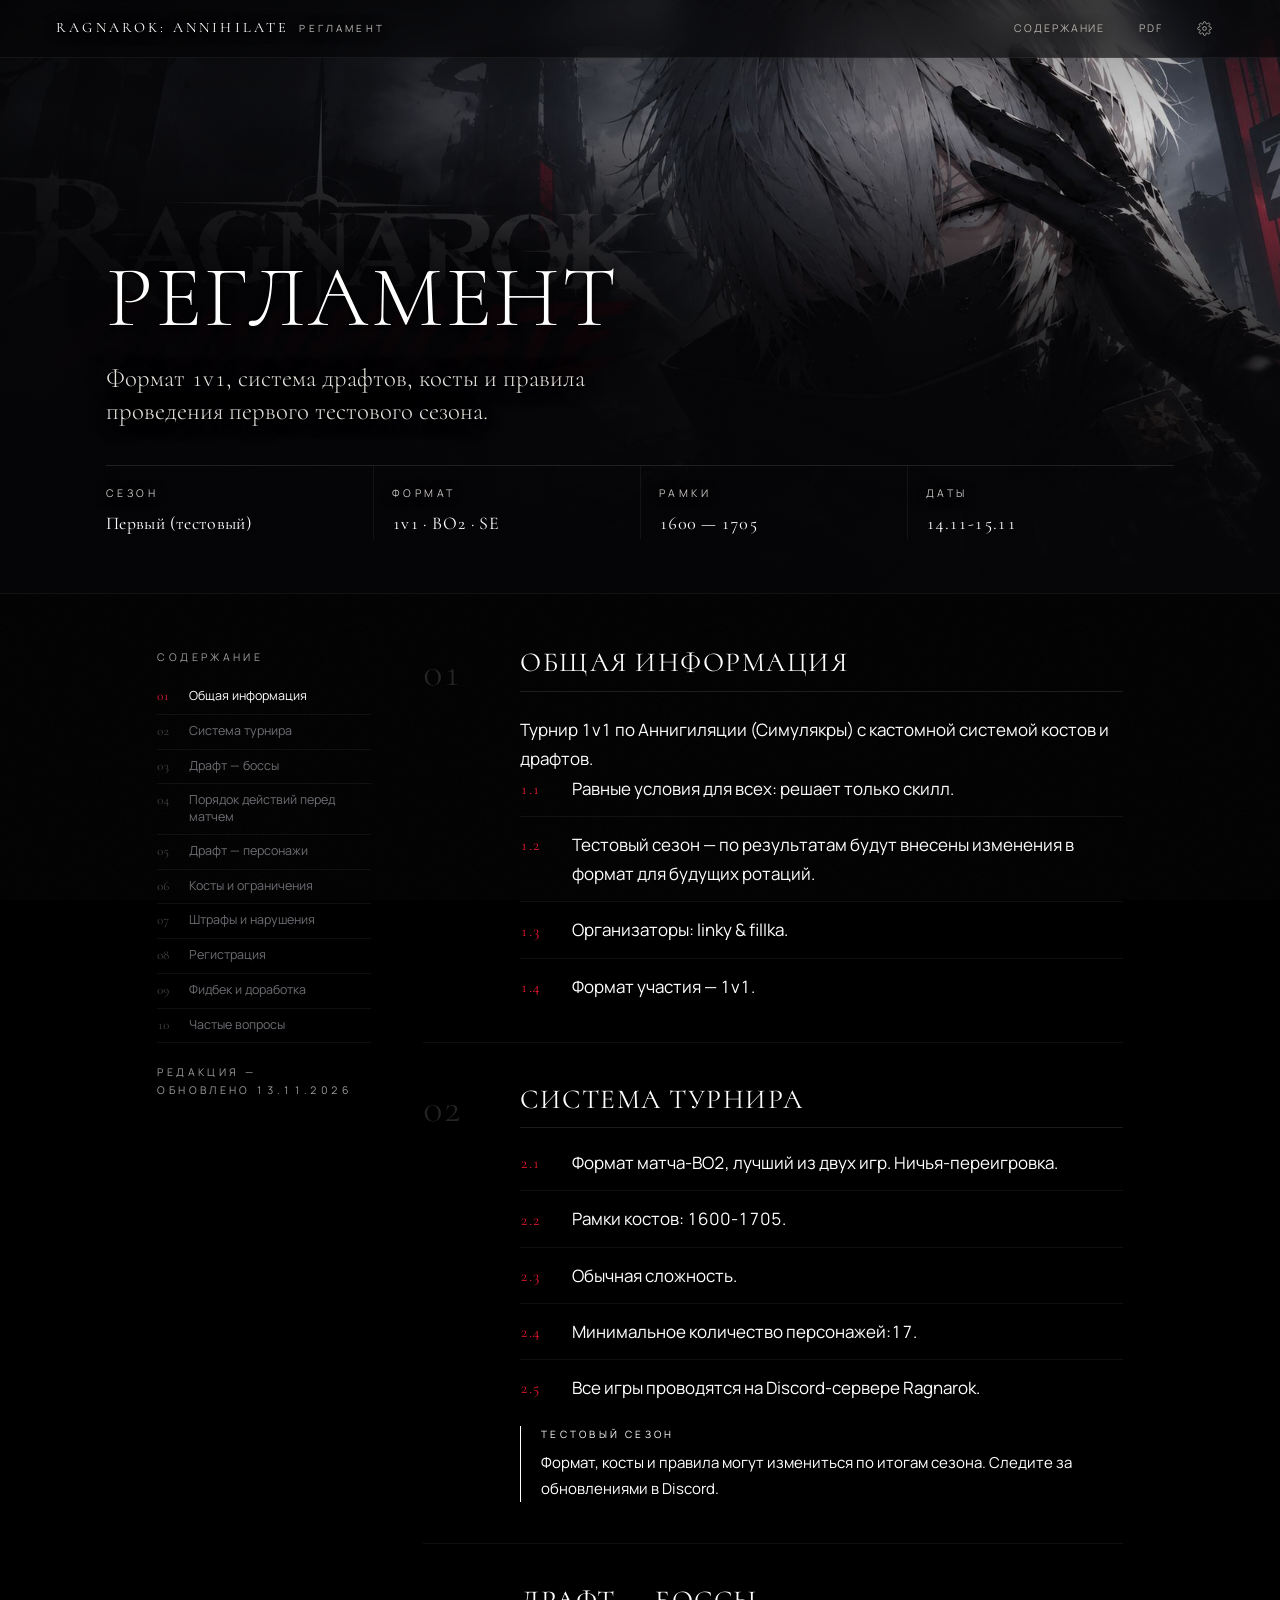
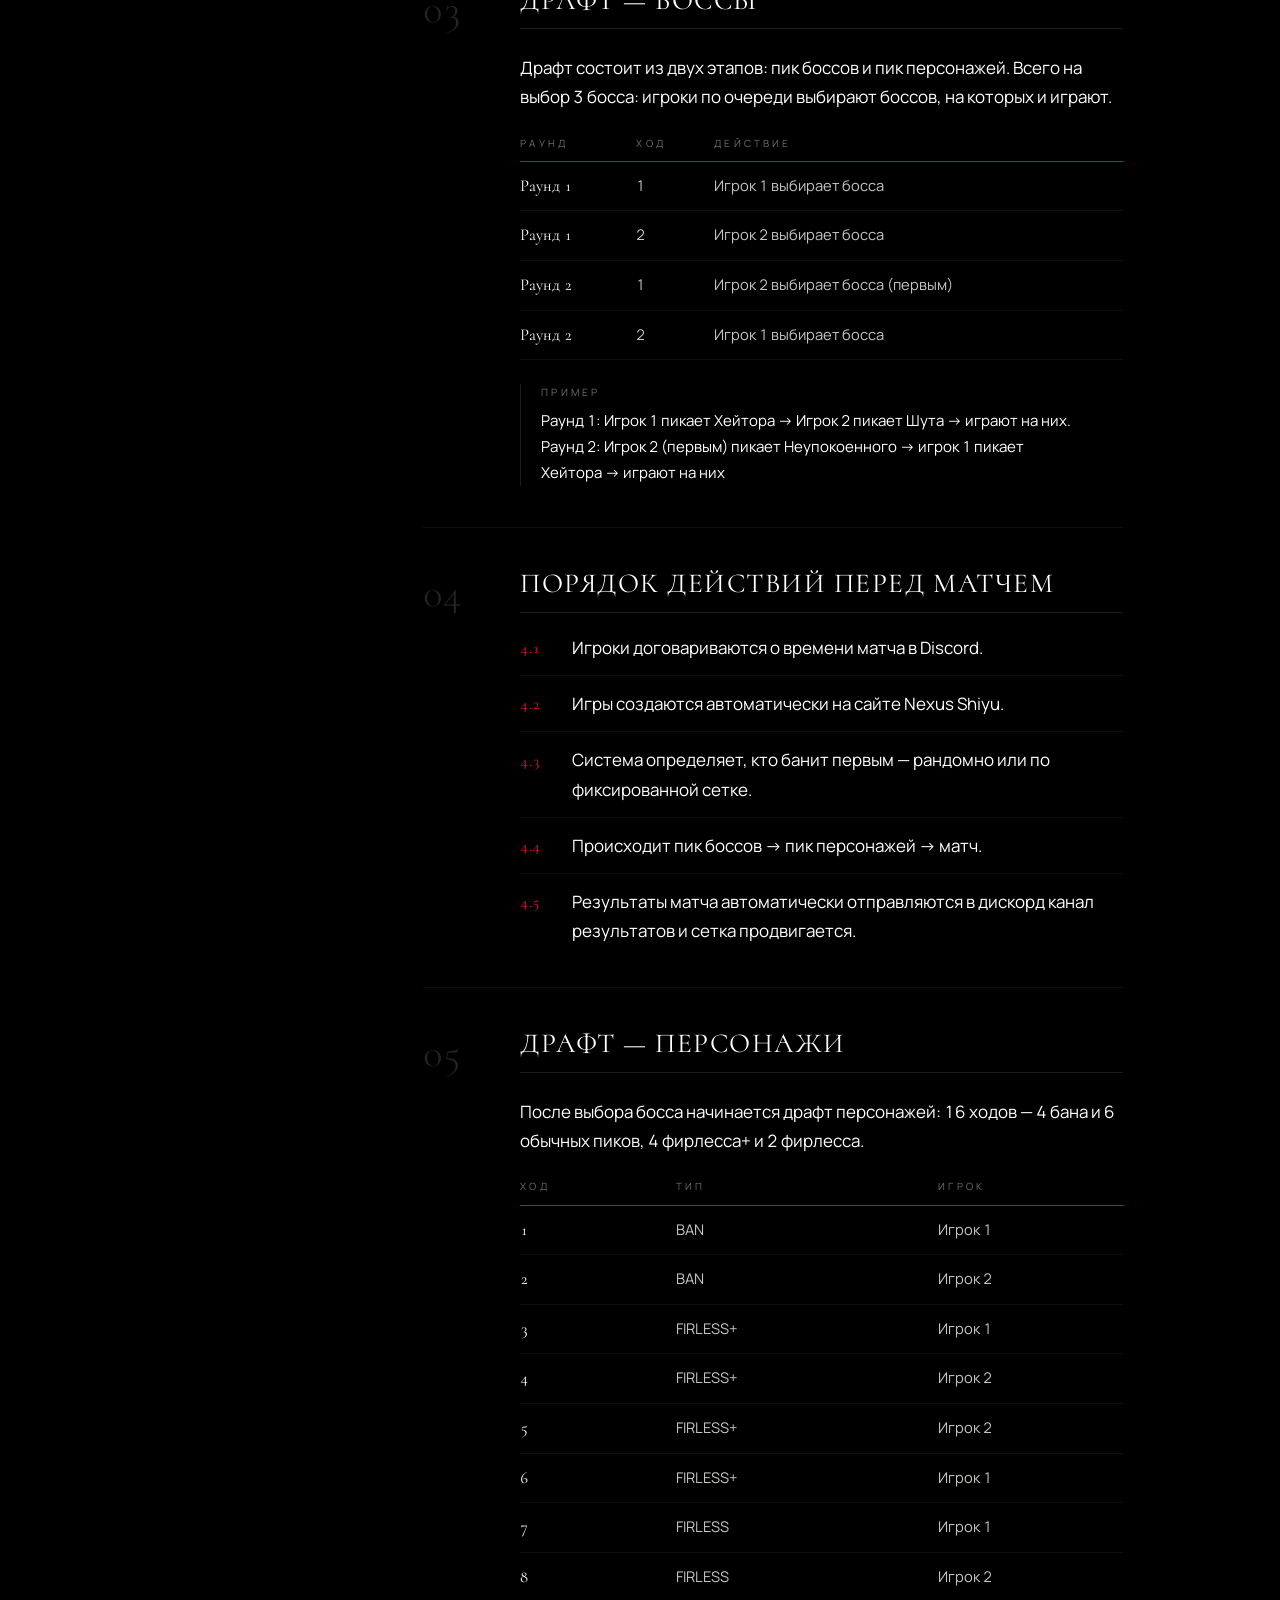
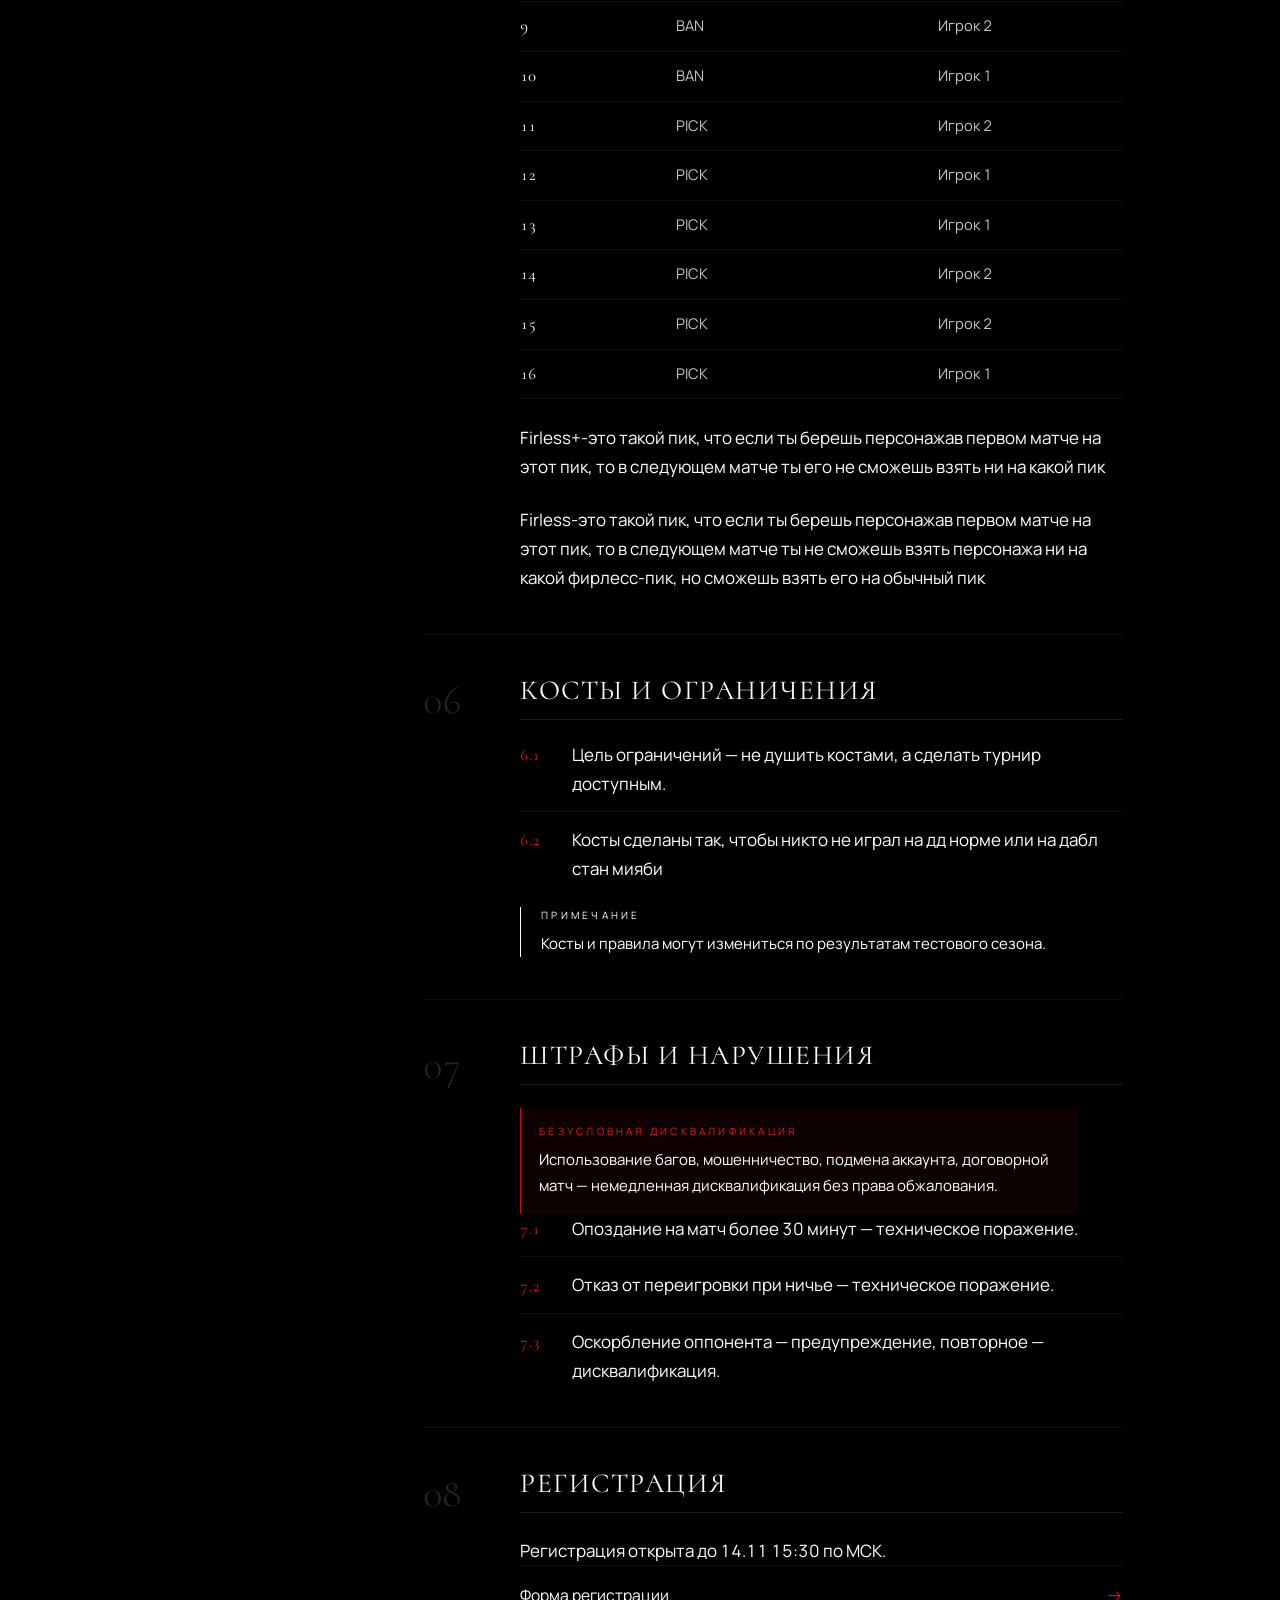
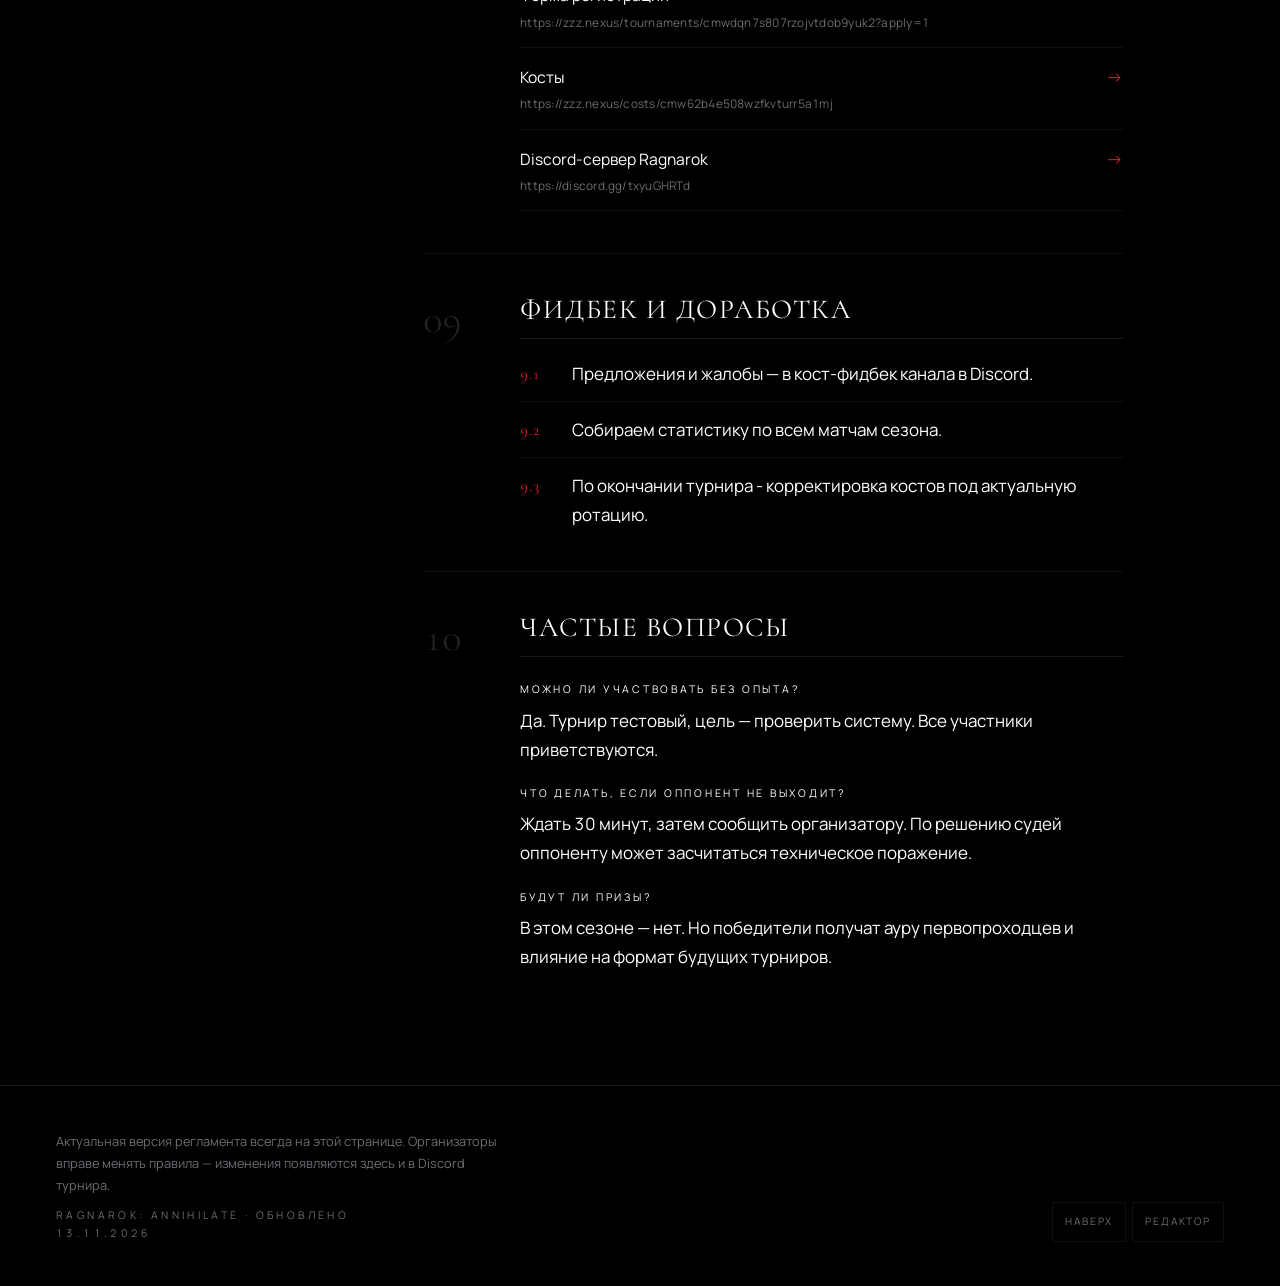
==== commit e9093911: "Название сайта, присутствие, PDF, шрифт и цвет текста - название в шапке сайта правится в редакторе " ====
--- a/index.html
+++ b/index.html
@@ -11,7 +11,7 @@
 <link rel="preconnect" href="https://fonts.googleapis.com">
 <link rel="preconnect" href="https://fonts.gstatic.com" crossorigin>
 <link href="https://fonts.googleapis.com/css2?family=Cormorant:wght@300;400;500;600&family=Manrope:wght@400;500;600&display=swap" rel="stylesheet">
-<link rel="stylesheet" href="assets/am-web.css?v=79e19766">
+<link rel="stylesheet" href="assets/am-web.css?v=1c8e51bc">
 </head>
 <body id="top">
 
@@ -19,6 +19,7 @@
   <div class="bar__brand">Annihilation&nbsp;Masters <span>Регламент</span></div>
   <div class="bar__acts">
     <button class="bar__btn" id="btnToc" type="button">Содержание</button>
+    <button class="bar__btn" id="btnPdf" type="button" title="Сохранить регламент в PDF">PDF</button>
     <a class="bar__btn" id="btnAdmin" href="admin.html" title="Редактор регламента">
       <svg viewBox="0 0 24 24" aria-hidden="true"><path d="M12 15a3 3 0 1 0 0-6 3 3 0 0 0 0 6z"/><path d="M19.4 15a1.6 1.6 0 0 0 .3 1.8l.1.1a2 2 0 1 1-2.8 2.8l-.1-.1a1.6 1.6 0 0 0-2.7 1.1V21a2 2 0 1 1-4 0v-.1A1.6 1.6 0 0 0 7.5 19.4l-.1.1a2 2 0 1 1-2.8-2.8l.1-.1A1.6 1.6 0 0 0 3 13.9H3a2 2 0 1 1 0-4h.1A1.6 1.6 0 0 0 4.6 7.5l-.1-.1a2 2 0 1 1 2.8-2.8l.1.1A1.6 1.6 0 0 0 10 3.6V3a2 2 0 1 1 4 0v.1a1.6 1.6 0 0 0 2.7 1.1l.1-.1a2 2 0 1 1 2.8 2.8l-.1.1a1.6 1.6 0 0 0 1.1 2.7H21a2 2 0 1 1 0 4h-.1a1.6 1.6 0 0 0-1.5 1.3z"/></svg>
       <span class="sr-only">Редактор</span>
@@ -43,7 +44,15 @@
   <p class="loading">Для отображения регламента нужен JavaScript.</p>
 </noscript>
 
-<script src="assets/render.js?v=79e19766"></script>
-<script src="assets/page.js?v=79e19766"></script>
+<script src="assets/render.js?v=1c8e51bc"></script>
+<script src="assets/page.js?v=1c8e51bc"></script>
+<script>
+/* кнопки шапки: оглавление и сохранение в PDF (печать браузера → «Сохранить как PDF») */
+(function () {
+  var toc = document.getElementById('btnToc');
+  var pdf = document.getElementById('btnPdf');
+  if (pdf) pdf.addEventListener('click', function () { window.print(); });
+})();
+</script>
 </body>
 </html>
--- a/assets/am-web.css
+++ b/assets/am-web.css
@@ -432,3 +432,55 @@
   .tblwrap{box-shadow:inset -18px 0 18px -18px rgba(0,0,0,.9)}
 }
 
+/* == 20 ОФОРМЛЕНИЕ ДОКУМЕНТА (выбирается в редакторе) =================== */
+/* шрифт: антиква по умолчанию, гротеск и моно — как альтернативы */
+.doc[data-font="antiqua"]{--display:'Cormorant',Georgia,serif;--text:'Cormorant',Georgia,serif}
+.doc[data-font="grotesk"]{--display:'Manrope',system-ui,sans-serif;--text:'Manrope',system-ui,sans-serif}
+.doc[data-font="mono"]{--display:ui-monospace,'Cascadia Mono',Consolas,monospace;
+  --text:ui-monospace,'Cascadia Mono',Consolas,monospace}
+/* цвет текста документа: красим только текст, служебная графика остаётся своей */
+.doc{--doc-color:var(--fg-hi)}
+.doc,.doc__body,.doc__body p,.doc__body li,.doc__body dt,.doc__body dd{
+  color:var(--doc-color);
+}
+.doc h2,.doc h3,.doc h4{color:var(--doc-color)}
+.doc__body a{color:var(--doc-color);border-bottom-color:currentColor}
+.doc .micro,.doc__body .micro{color:color-mix(in srgb, var(--doc-color) 62%, transparent)}
+@supports not (color:color-mix(in srgb, red 50%, transparent)){
+  .doc .micro,.doc__body .micro{opacity:.68}
+}
+
+/* == 21 ПЕЧАТЬ / PDF ==================================================== */
+@media print{
+  :root{color-scheme:light}
+  html,body{background:#fff !important;color:#111 !important}
+  .bar,.toc__sheet,.tocsheet,.preview-flag,.site-foot__acts,.hero__art,
+  #btnToc,.bar__acts,.admin-only,.no-print{display:none !important}
+  body::after{display:none !important}         /* зерно */
+  .hero{min-height:0;border:0;color:#111 !important;padding:0}
+  .hero__inner{padding:0 0 14pt !important;max-width:none}
+  .hero__title{color:#111 !important;text-shadow:none !important;
+    font-size:26pt;line-height:1.05;margin-bottom:8pt}
+  .hero__lead{color:#222 !important;text-shadow:none !important;font-size:11.5pt;
+    max-width:none;margin-bottom:12pt}
+  .hero__meta{grid-template-columns:repeat(4,minmax(0,1fr)) !important;gap:0}
+  .hero__meta dt{color:#666 !important;text-shadow:none !important}
+  .hero__meta dd{color:#111 !important}
+  .doc{display:block !important;padding:0 !important;border:0 !important}
+  .toc{display:none !important}
+  .doc__body{max-width:none !important;padding:0 !important;margin:0 !important;
+    color:#111 !important}
+  .doc,.doc__body{--doc-color:#111}
+  .sec{border-top:1px solid #ddd !important;padding-top:10pt;break-inside:auto}
+  .sec__num,.micro{color:#666 !important}
+  h2,h3,h4,.sec__title{color:#111 !important;break-after:avoid}
+  p,li,blockquote,table,figure,.blk,.stage,.faq__item{break-inside:avoid}
+  a{color:#111 !important;text-decoration:underline}
+  .table,.table th,.table td{border-color:#bbb !important}
+  .table th{background:#f2f2f2 !important;color:#111 !important}
+  .note{border-color:#bbb !important;color:#222 !important;background:#fafafa !important}
+  .tags .tag,.tag{border-color:#bbb !important;color:#111 !important}
+  .site-foot{border-top:1px solid #ddd !important;color:#555 !important;padding-top:10pt}
+  .site-foot__note{color:#444 !important}
+  @page{margin:16mm 14mm}
+}
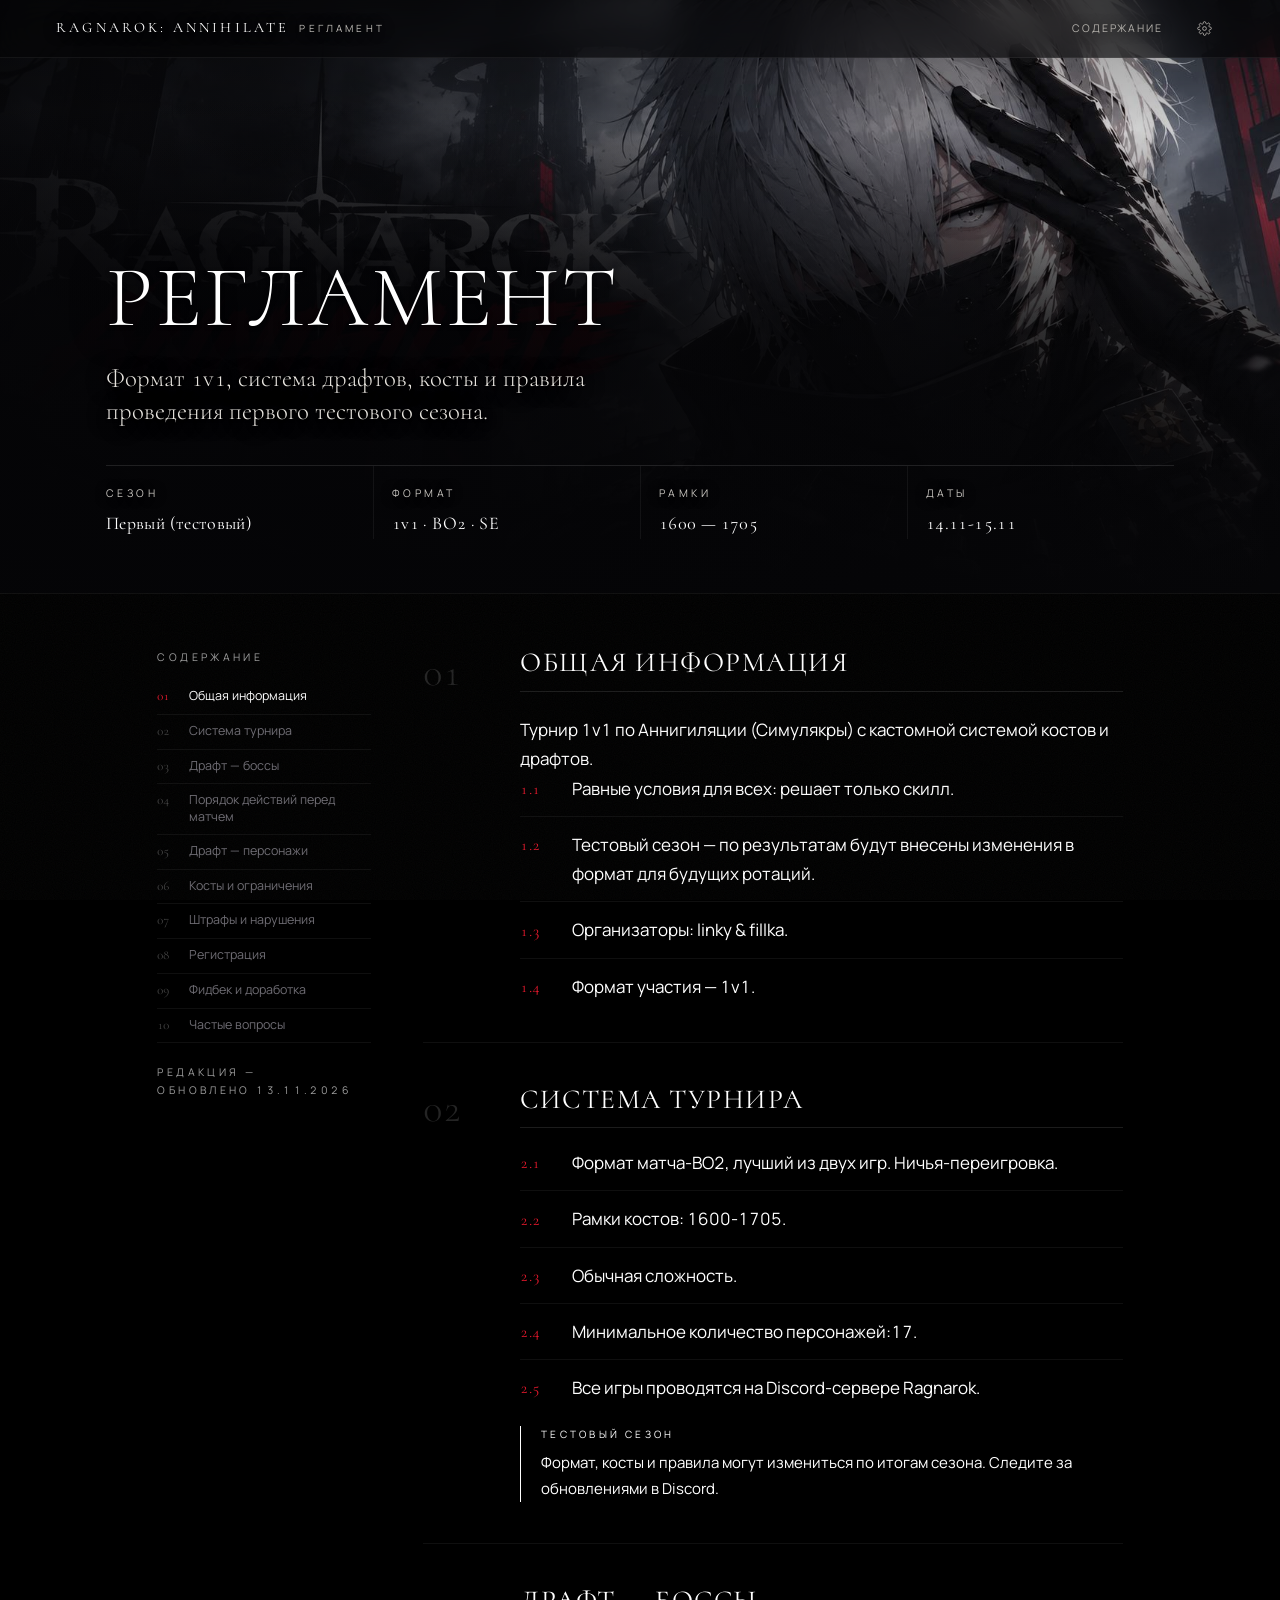
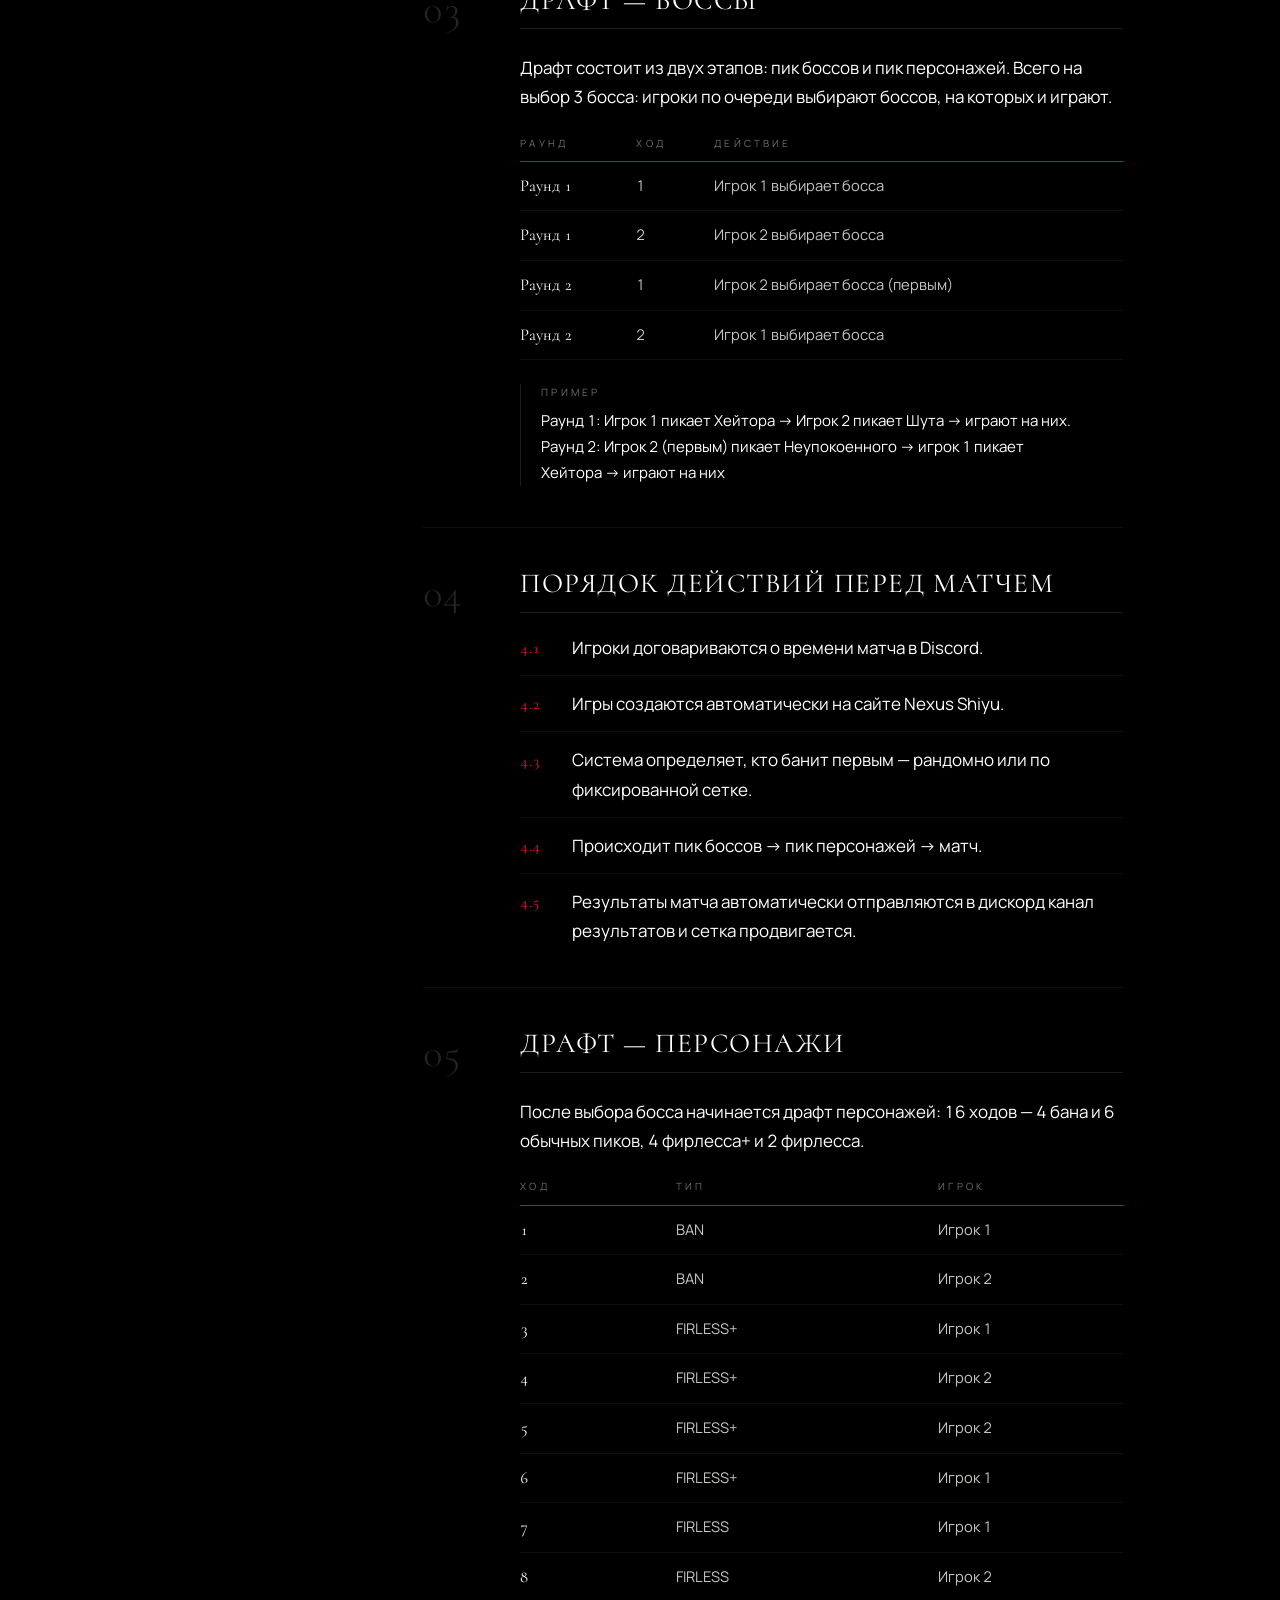
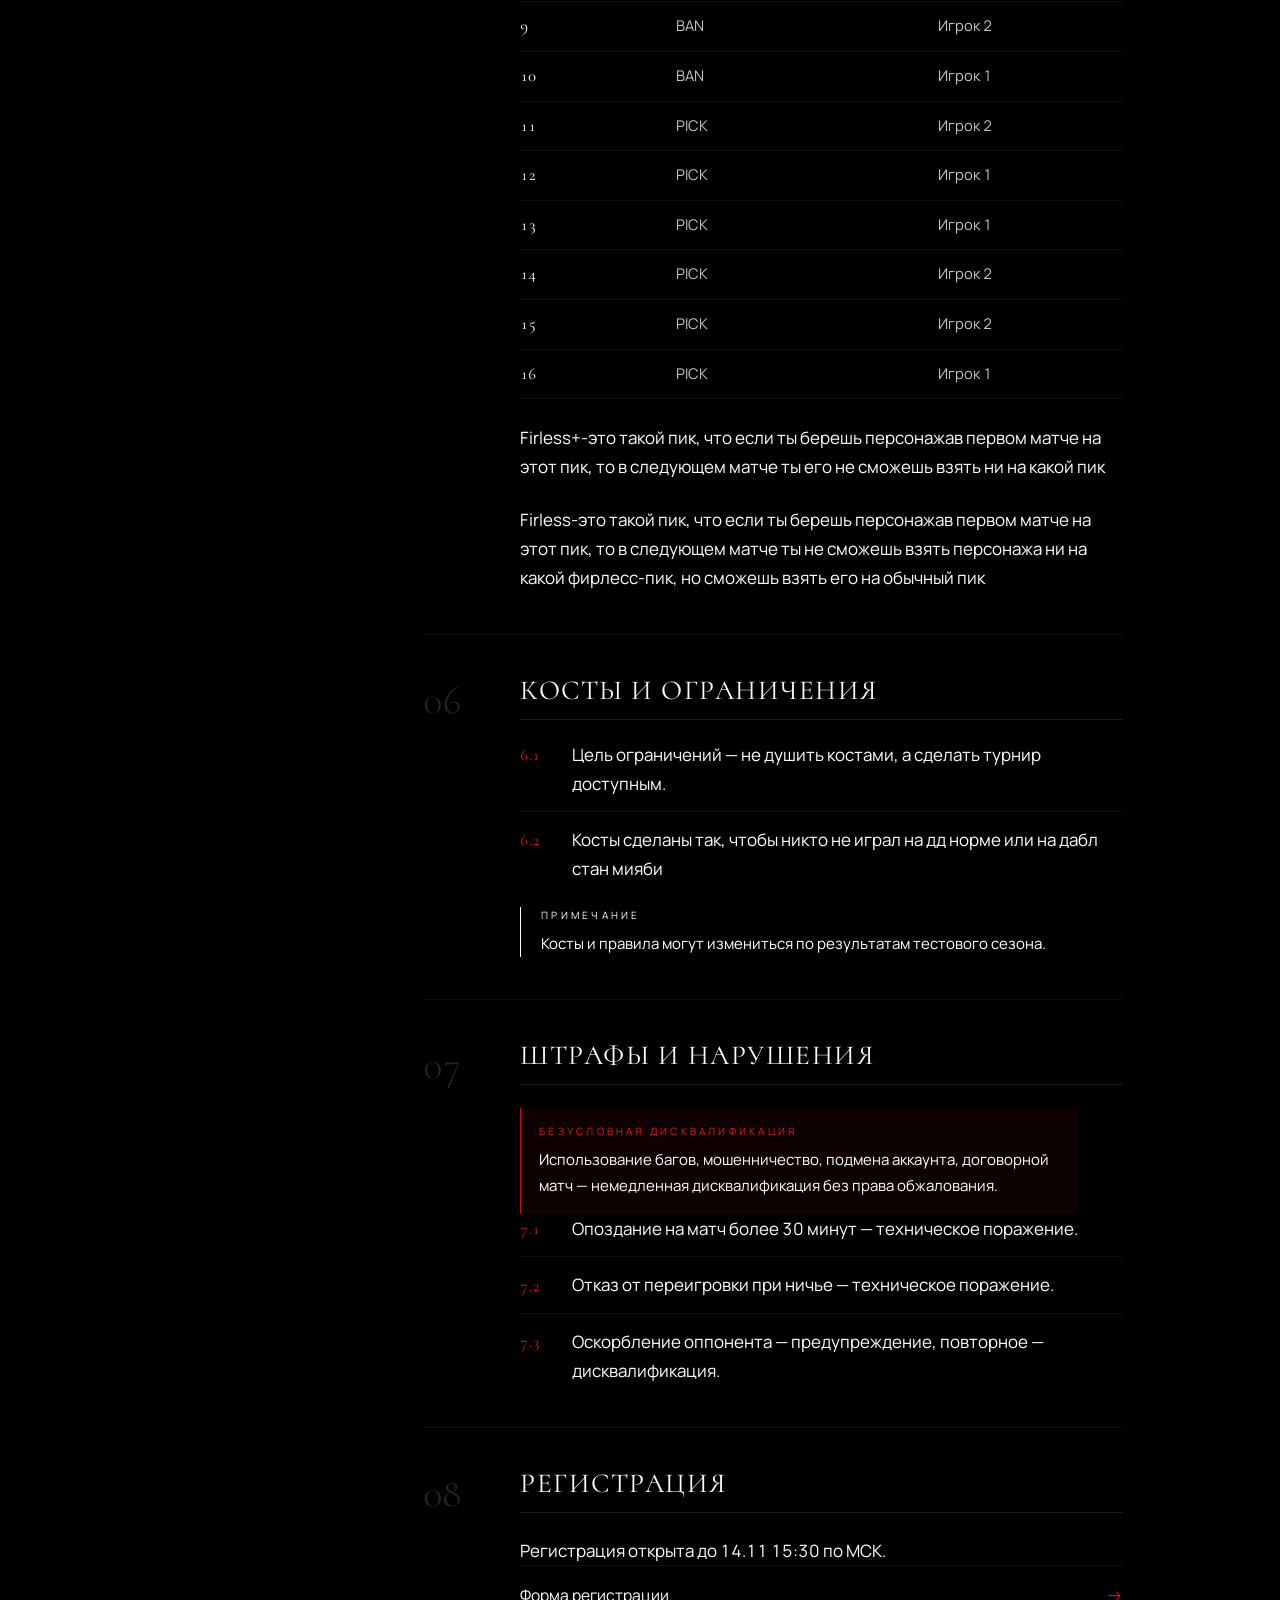
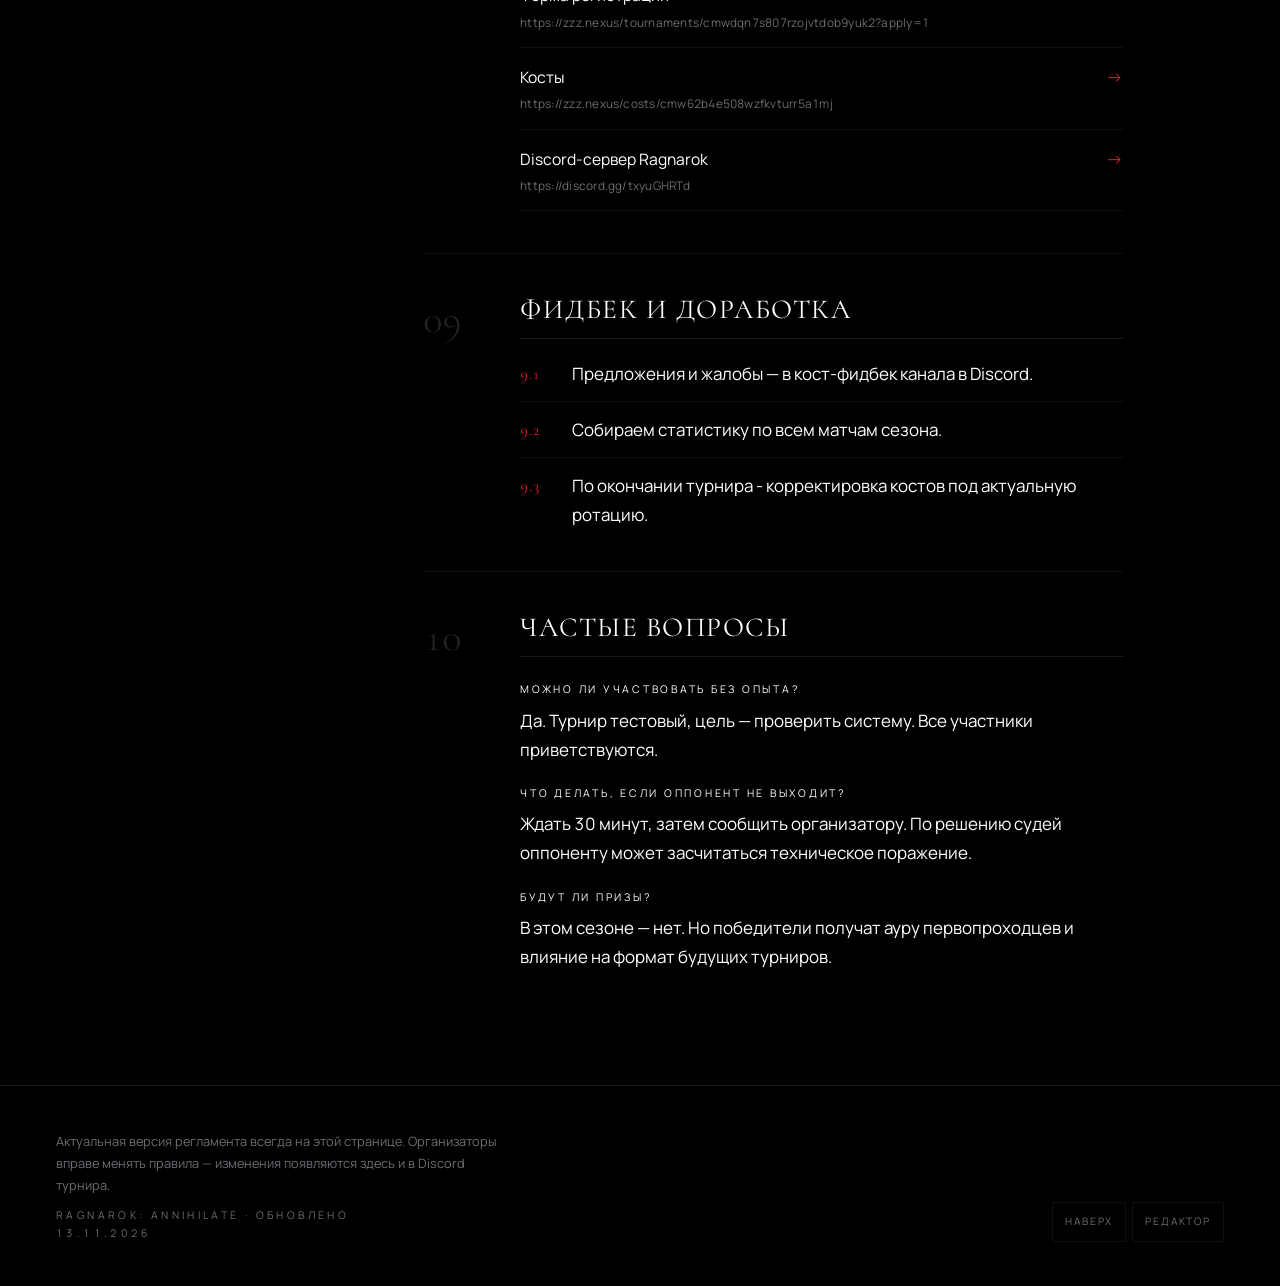
==== commit f2dfcf22: "PDF: экспорт в админке и вид как на сайте - кнопка «PDF» в шапке админки (и пункт в «Ещё») печатает " ====
--- a/index.html
+++ b/index.html
@@ -11,7 +11,7 @@
 <link rel="preconnect" href="https://fonts.googleapis.com">
 <link rel="preconnect" href="https://fonts.gstatic.com" crossorigin>
 <link href="https://fonts.googleapis.com/css2?family=Cormorant:wght@300;400;500;600&family=Manrope:wght@400;500;600&display=swap" rel="stylesheet">
-<link rel="stylesheet" href="assets/am-web.css?v=1c8e51bc">
+<link rel="stylesheet" href="assets/am-web.css?v=3516d7a6">
 </head>
 <body id="top">
 
@@ -19,7 +19,6 @@
   <div class="bar__brand">Annihilation&nbsp;Masters <span>Регламент</span></div>
   <div class="bar__acts">
     <button class="bar__btn" id="btnToc" type="button">Содержание</button>
-    <button class="bar__btn" id="btnPdf" type="button" title="Сохранить регламент в PDF">PDF</button>
     <a class="bar__btn" id="btnAdmin" href="admin.html" title="Редактор регламента">
       <svg viewBox="0 0 24 24" aria-hidden="true"><path d="M12 15a3 3 0 1 0 0-6 3 3 0 0 0 0 6z"/><path d="M19.4 15a1.6 1.6 0 0 0 .3 1.8l.1.1a2 2 0 1 1-2.8 2.8l-.1-.1a1.6 1.6 0 0 0-2.7 1.1V21a2 2 0 1 1-4 0v-.1A1.6 1.6 0 0 0 7.5 19.4l-.1.1a2 2 0 1 1-2.8-2.8l.1-.1A1.6 1.6 0 0 0 3 13.9H3a2 2 0 1 1 0-4h.1A1.6 1.6 0 0 0 4.6 7.5l-.1-.1a2 2 0 1 1 2.8-2.8l.1.1A1.6 1.6 0 0 0 10 3.6V3a2 2 0 1 1 4 0v.1a1.6 1.6 0 0 0 2.7 1.1l.1-.1a2 2 0 1 1 2.8 2.8l-.1.1a1.6 1.6 0 0 0 1.1 2.7H21a2 2 0 1 1 0 4h-.1a1.6 1.6 0 0 0-1.5 1.3z"/></svg>
       <span class="sr-only">Редактор</span>
@@ -44,15 +43,8 @@
   <p class="loading">Для отображения регламента нужен JavaScript.</p>
 </noscript>
 
-<script src="assets/render.js?v=1c8e51bc"></script>
-<script src="assets/page.js?v=1c8e51bc"></script>
-<script>
-/* кнопки шапки: оглавление и сохранение в PDF (печать браузера → «Сохранить как PDF») */
-(function () {
-  var toc = document.getElementById('btnToc');
-  var pdf = document.getElementById('btnPdf');
-  if (pdf) pdf.addEventListener('click', function () { window.print(); });
-})();
-</script>
+<script src="assets/render.js?v=3516d7a6"></script>
+<script src="assets/page.js?v=3516d7a6"></script>
+
 </body>
 </html>
--- a/assets/am-web.css
+++ b/assets/am-web.css
@@ -451,36 +451,47 @@
 }
 
 /* == 21 ПЕЧАТЬ / PDF ==================================================== */
+/* Печать = тот же вид, что на сайте: тёмное поле, арт, линии, золото. Никакой
+   «экономии чернил» — владелец просил PDF «как на сайте». */
 @media print{
-  :root{color-scheme:light}
-  html,body{background:#fff !important;color:#111 !important}
-  .bar,.toc__sheet,.tocsheet,.preview-flag,.site-foot__acts,.hero__art,
-  #btnToc,.bar__acts,.admin-only,.no-print{display:none !important}
-  body::after{display:none !important}         /* зерно */
-  .hero{min-height:0;border:0;color:#111 !important;padding:0}
-  .hero__inner{padding:0 0 14pt !important;max-width:none}
-  .hero__title{color:#111 !important;text-shadow:none !important;
-    font-size:26pt;line-height:1.05;margin-bottom:8pt}
-  .hero__lead{color:#222 !important;text-shadow:none !important;font-size:11.5pt;
-    max-width:none;margin-bottom:12pt}
-  .hero__meta{grid-template-columns:repeat(4,minmax(0,1fr)) !important;gap:0}
-  .hero__meta dt{color:#666 !important;text-shadow:none !important}
-  .hero__meta dd{color:#111 !important}
-  .doc{display:block !important;padding:0 !important;border:0 !important}
+  html,body{
+    background:#060608 !important;color:#F3F1ED !important;
+    -webkit-print-color-adjust:exact;print-color-adjust:exact;
+  }
+  body::after{display:none !important}                 /* зерно мешает печати */
+  /* служебное: панель, оглавление-шторка, плашки, кнопки редактора */
+  .bar,.tocsheet,.preview-flag,.no-print,.sr-only,
+  .site-foot__acts,.bar__acts{display:none !important}
+
+  @page{size:A4;margin:0}
+  .hero{min-height:0 !important;break-inside:avoid;break-after:avoid}
+  .hero__inner{padding:14mm 12mm 8mm !important;max-width:none}
+  .hero__art{position:absolute !important}
+  .hero__art img{filter:brightness(.82) saturate(.94)}
+  .hero__title{font-size:34pt;line-height:1.02;margin-bottom:6mm}
+  .hero__lead{font-size:12.5pt;max-width:none;margin-bottom:8mm}
+  .hero__meta{grid-template-columns:repeat(4,minmax(0,1fr)) !important}
+  .hero__meta dt{color:#C8C5C0 !important;text-shadow:none !important}
+  .hero__meta dd{color:#F3F1ED !important}
+
+  .doc{display:block !important;max-width:none !important;padding:0 !important}
   .toc{display:none !important}
-  .doc__body{max-width:none !important;padding:0 !important;margin:0 !important;
-    color:#111 !important}
-  .doc,.doc__body{--doc-color:#111}
-  .sec{border-top:1px solid #ddd !important;padding-top:10pt;break-inside:auto}
-  .sec__num,.micro{color:#666 !important}
-  h2,h3,h4,.sec__title{color:#111 !important;break-after:avoid}
-  p,li,blockquote,table,figure,.blk,.stage,.faq__item{break-inside:avoid}
-  a{color:#111 !important;text-decoration:underline}
-  .table,.table th,.table td{border-color:#bbb !important}
-  .table th{background:#f2f2f2 !important;color:#111 !important}
-  .note{border-color:#bbb !important;color:#222 !important;background:#fafafa !important}
-  .tags .tag,.tag{border-color:#bbb !important;color:#111 !important}
-  .site-foot{border-top:1px solid #ddd !important;color:#555 !important;padding-top:10pt}
-  .site-foot__note{color:#444 !important}
-  @page{margin:16mm 14mm}
-}
+  .doc__body{padding:0 12mm 10mm !important;margin:0 !important;max-width:none !important;
+    background:#060608 !important}
+  .sec{padding:8mm 0 0 !important;border-top:1px solid rgba(255,255,255,.16) !important}
+  .sec:first-child{border-top:0 !important;padding-top:2mm !important}
+  .sec__num{color:#C1121F !important}
+
+  /* не рвать блоки между страницами */
+  .blk,.stage,.faq__item,table,figure,.note,.tags,.podium{
+    break-inside:avoid;page-break-inside:avoid;
+  }
+  h2,h3,h4,.sec__title{break-after:avoid;page-break-after:avoid}
+  tr{break-inside:avoid}
+  .table{border-color:rgba(255,255,255,.22) !important}
+  .table th{background:rgba(255,255,255,.06) !important;color:#F3F1ED !important}
+  .table td{color:#DDD9D3 !important;border-color:rgba(255,255,255,.16) !important}
+  a{color:#F3F1ED !important;text-decoration:underline}
+  .site-foot{border-top:1px solid rgba(255,255,255,.16) !important;
+    padding:8mm 12mm !important;background:#060608 !important;color:#B4B1AC !important}
+}
